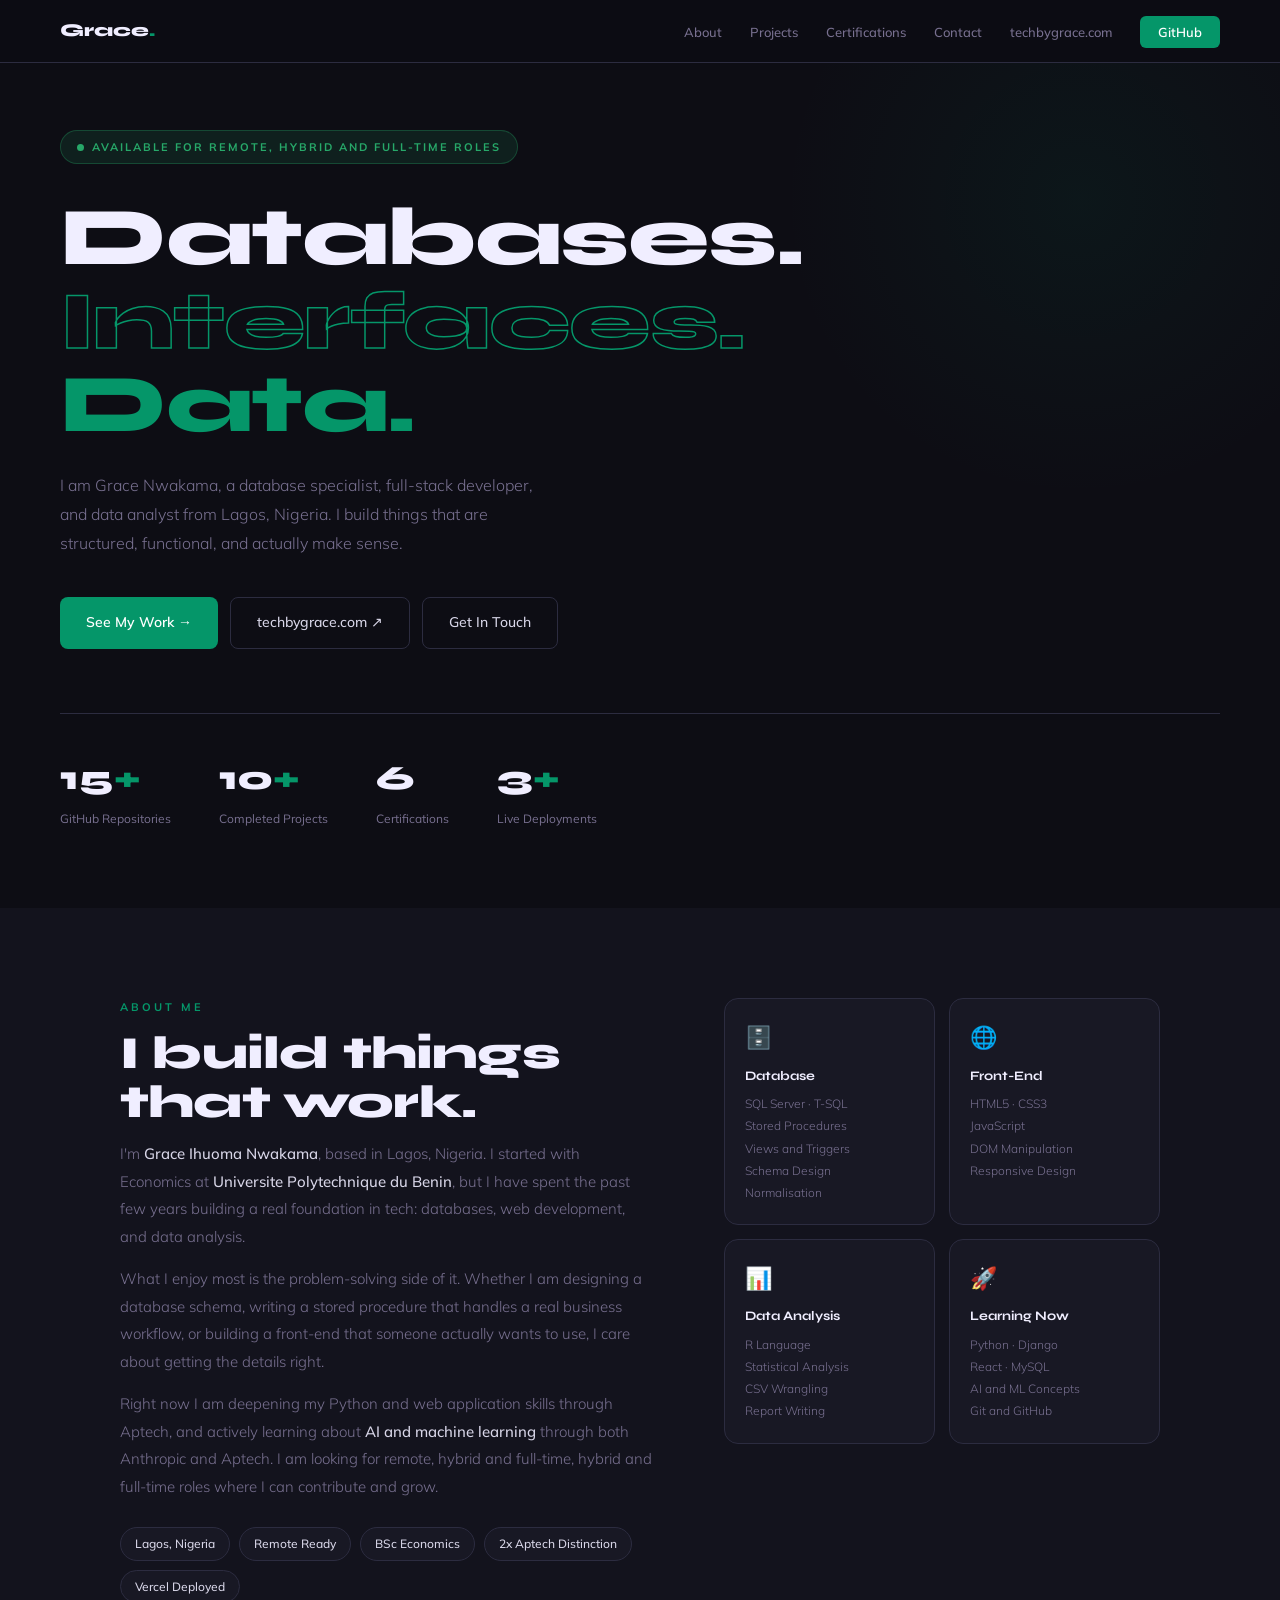
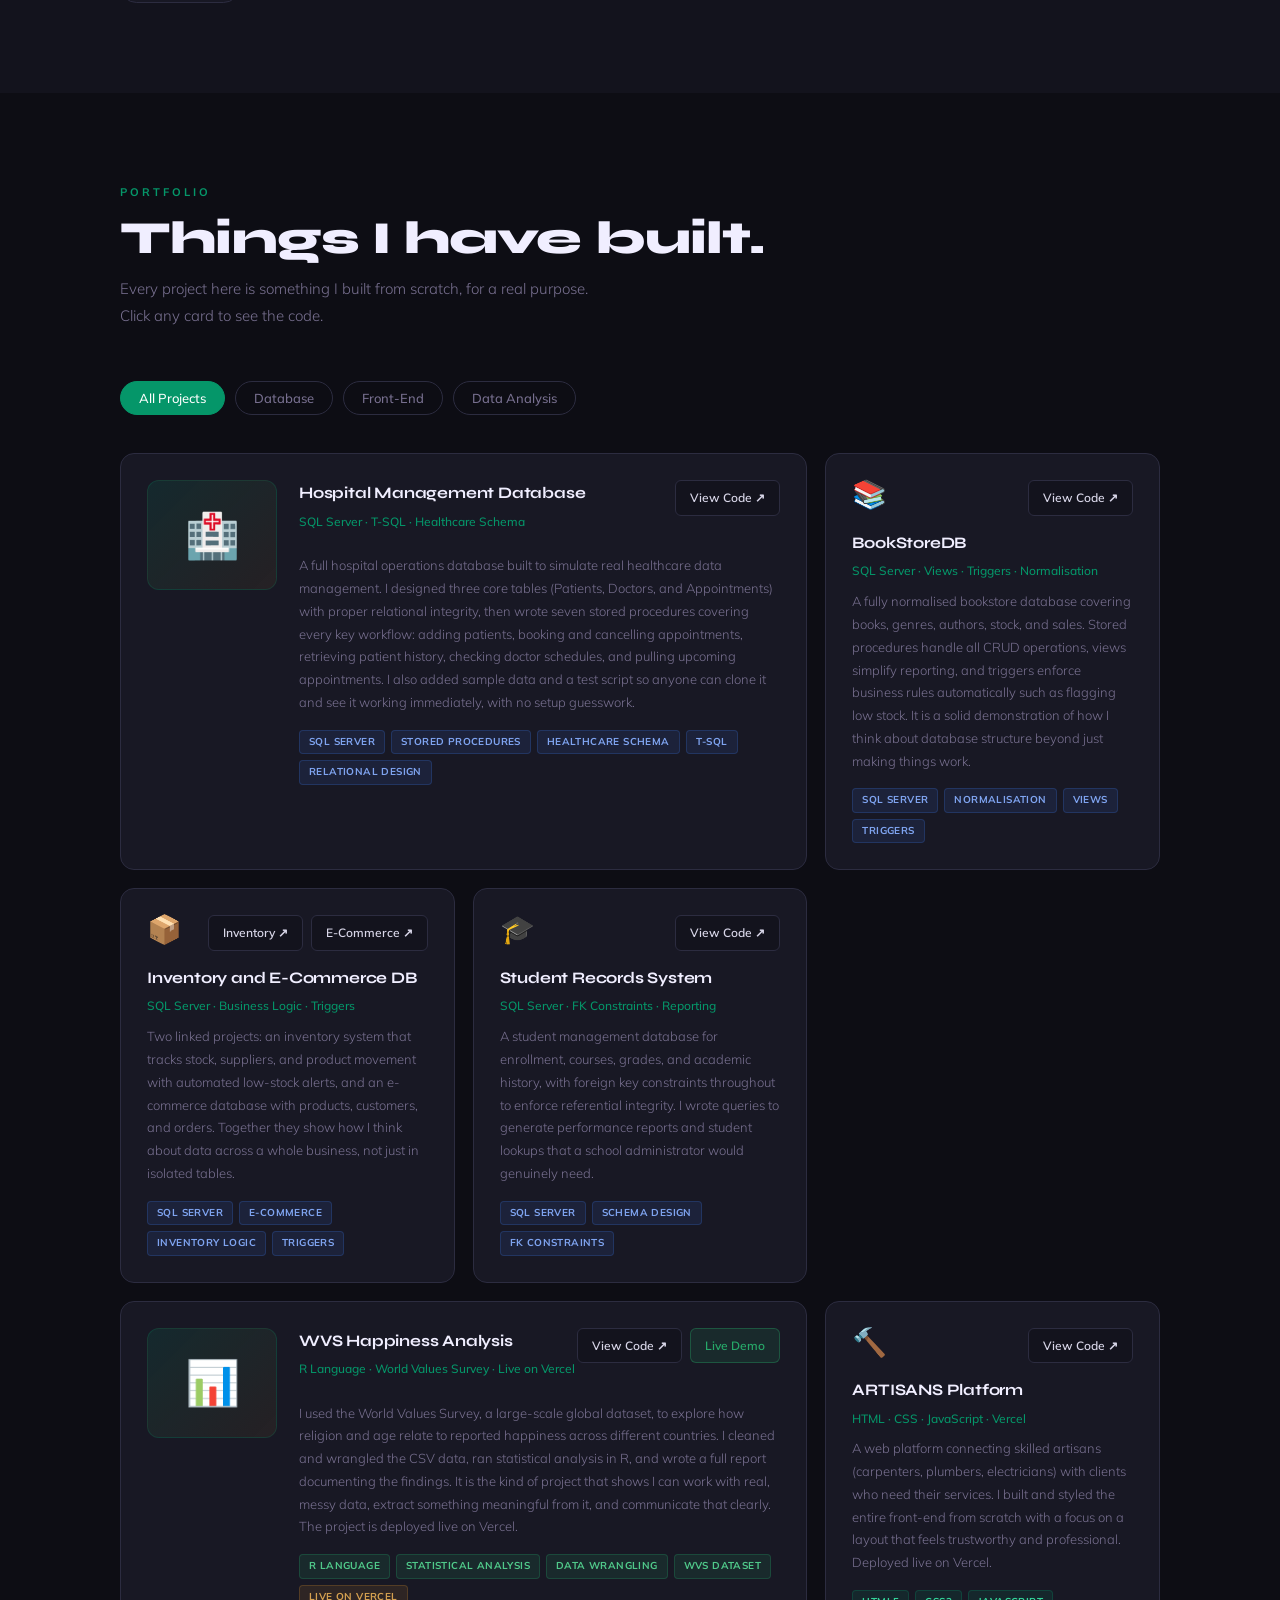
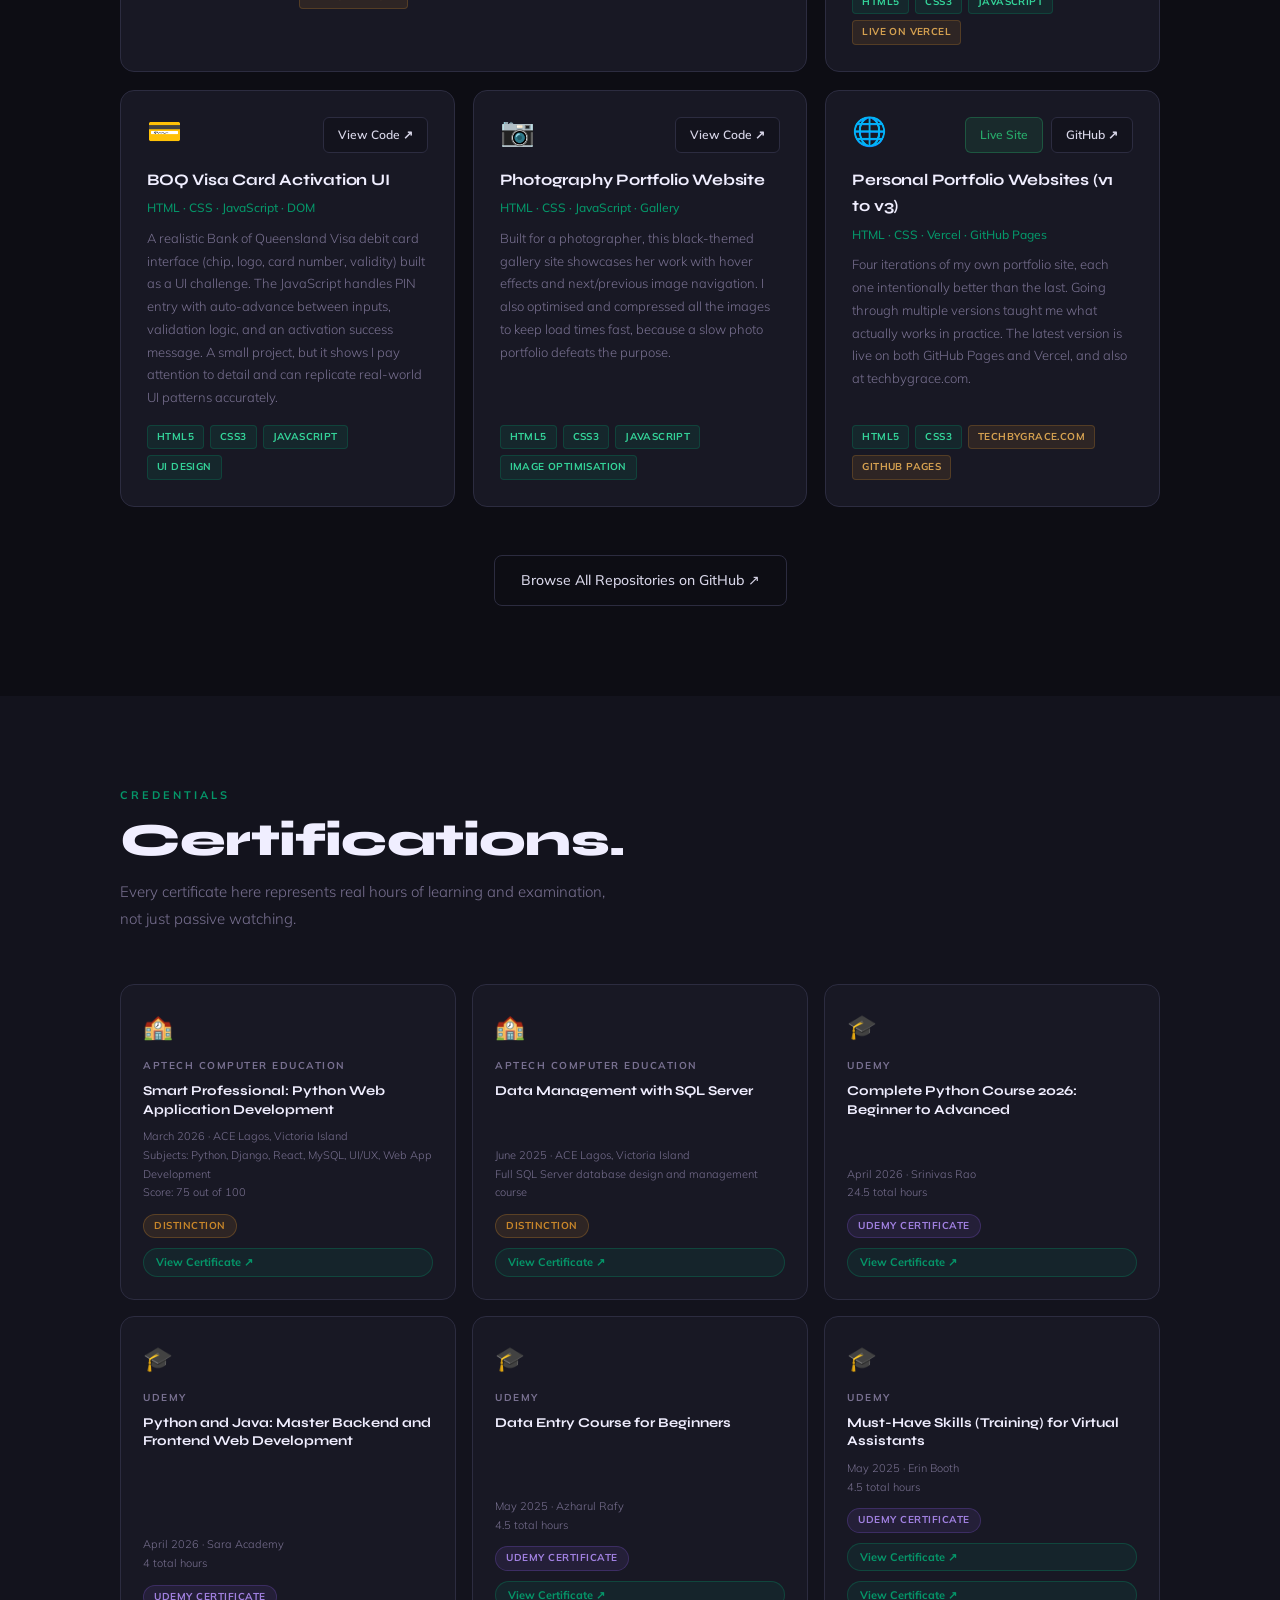
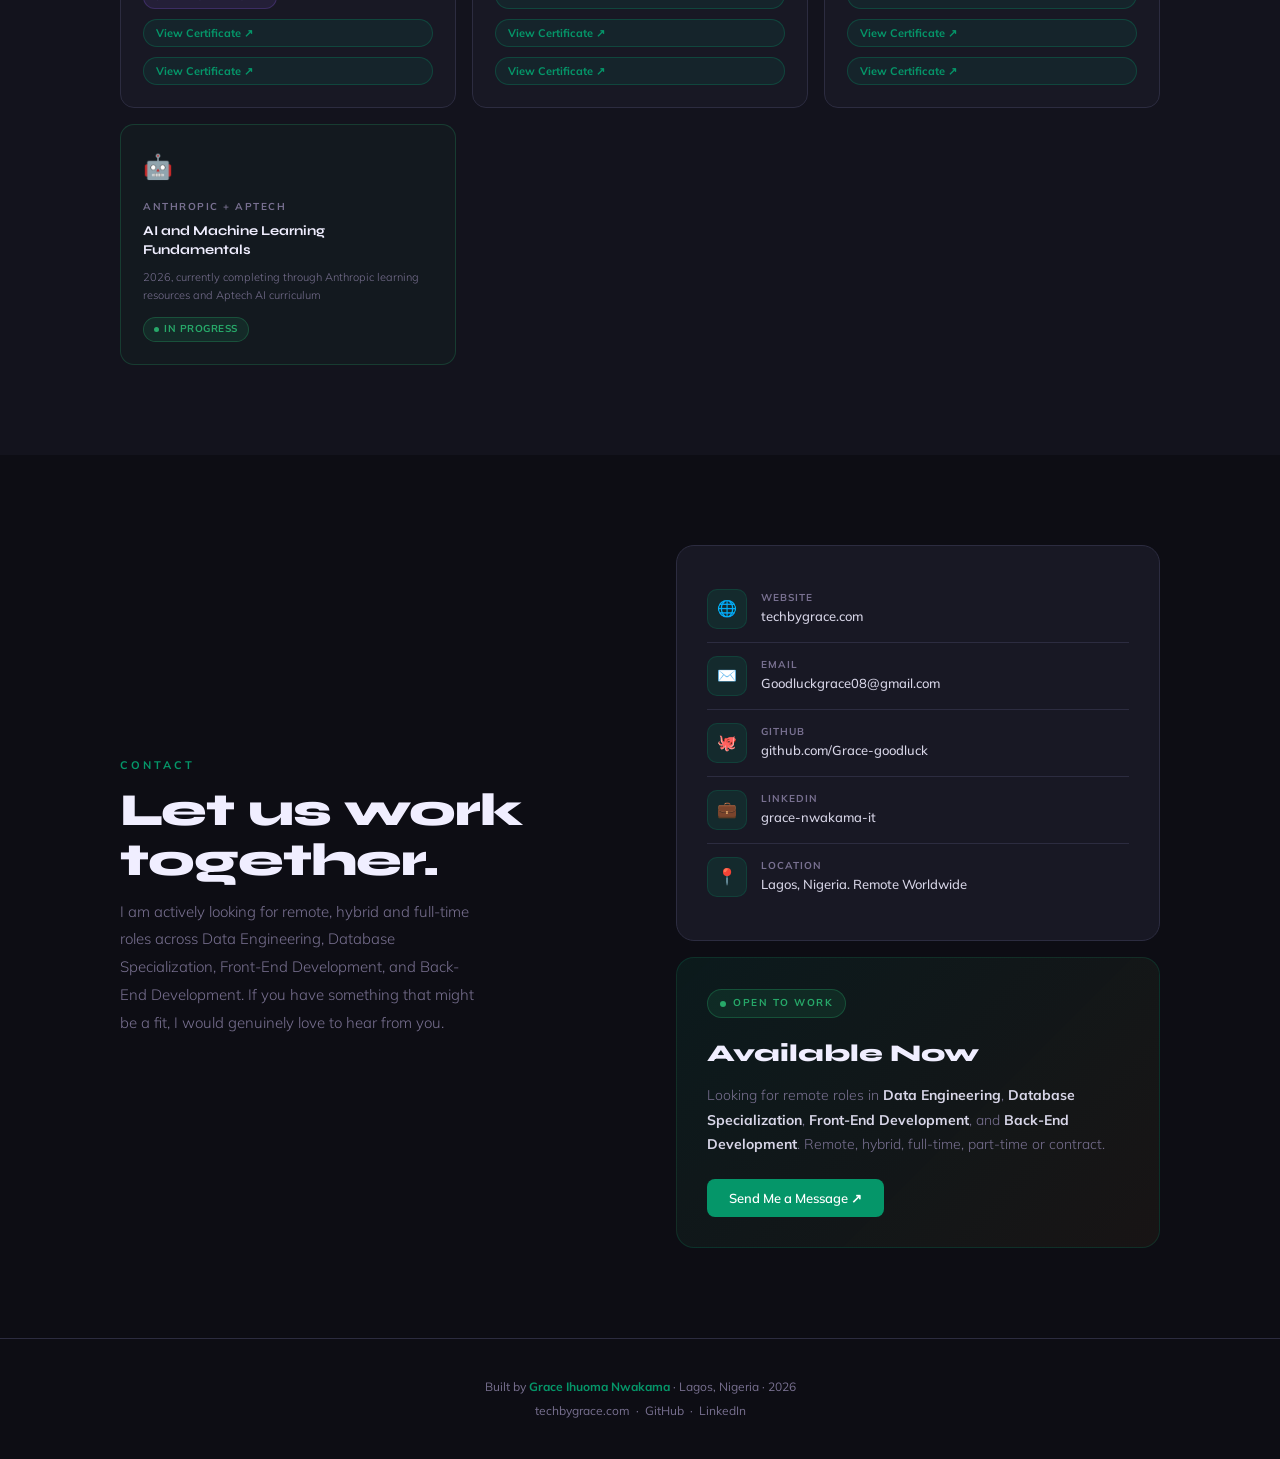
==== portfolio.html @ d320a4a6 "Rename porfolio.html to portfolio.html" ====
<!DOCTYPE html>
<html lang="en">
<head>
<meta charset="UTF-8">
<meta name="viewport" content="width=device-width, initial-scale=1.0">
<title>Grace Nwakama Portfolio</title>
<link href="https://fonts.googleapis.com/css2?family=Syne:wght@400;700;800&family=Mulish:wght@300;400;500;600&display=swap" rel="stylesheet">
<style>
*,*::before,*::after{margin:0;padding:0;box-sizing:border-box;}

:root{
  --bg: #0d0d14;
  --surface: #13131d;
  --card: #181824;
  --card2: #1e1e2c;
  --border: #2c2c40;
  --accent: #059669;
  --accent-dim: rgba(5,150,105,0.15);
  --gold: #c8862a;
  --green: #27a869;
  --green-dim: rgba(39,168,105,0.12);
  --blue: #3a6fd8;
  --text: #d8d6e8;
  --muted: #787090;
  --white: #f0eeff;
  --fd: 'Syne', sans-serif;
  --fb: 'Mulish', sans-serif;
  --rad: 14px;
}

html { scroll-behavior: smooth; }

body {
  font-family: var(--fb);
  background-color: var(--bg);
  color: var(--text);
  line-height: 1.65;
  overflow-x: hidden;
}

/* ── NAV ── */
nav {
  position: fixed; top: 0; left: 0; right: 0; z-index: 200;
  display: flex; justify-content: space-between; align-items: center;
  padding: 16px 60px;
  background-color: rgba(13,13,20,0.95);
  border-bottom: 1px solid var(--border);
}
.logo { font-family: var(--fd); font-weight: 800; font-size: 18px; color: var(--white); text-decoration: none; }
.logo em { color: var(--accent); font-style: normal; }
.nav-links { display: flex; gap: 28px; list-style: none; align-items: center; }
.nav-links a { color: var(--muted); text-decoration: none; font-size: 13px; font-weight: 500; transition: color 0.2s; }
.nav-links a:hover { color: var(--white); }
.nav-btn { background: var(--accent) !important; color: white !important; padding: 8px 18px; border-radius: 6px; font-weight: 600 !important; }
.nav-btn:hover { opacity: 0.85; }

/* ── HERO ── */
#hero {
  min-height: 100vh;
  display: flex; flex-direction: column; justify-content: center;
  padding: 130px 60px 80px;
  position: relative;
  background-color: var(--bg);
}
.hero-glow {
  position: absolute; pointer-events: none; border-radius: 50%;
  width: 600px; height: 600px;
  background: radial-gradient(circle, rgba(5,150,105,0.07) 0%, transparent 70%);
  top: -100px; right: -100px;
}

.avail-badge {
  display: inline-flex; align-items: center; gap: 8px;
  background-color: var(--green-dim);
  border: 1px solid rgba(39,168,105,0.3);
  color: var(--green);
  font-size: 11px; font-weight: 700; letter-spacing: 2px; text-transform: uppercase;
  padding: 7px 16px; border-radius: 100px;
  margin-bottom: 32px; width: fit-content;
}
.avail-badge::before {
  content: ''; width: 7px; height: 7px;
  background: var(--green); border-radius: 50%;
  animation: blink 2s infinite;
}
@keyframes blink { 0%,100%{opacity:1;} 50%{opacity:0.3;} }

h1 {
  font-family: var(--fd);
  font-size: clamp(46px, 7vw, 82px);
  font-weight: 800;
  line-height: 1.02;
  letter-spacing: -1.5px;
  color: var(--white);
  max-width: 800px;
  margin-bottom: 24px;
}
h1 .line-outline {
  color: transparent;
  -webkit-text-stroke: 1.5px var(--accent);
}
h1 .line-accent { color: var(--accent); }

.hero-sub {
  font-size: 16px; color: var(--muted); font-weight: 300;
  max-width: 480px; line-height: 1.8; margin-bottom: 40px;
}

.hero-btns { display: flex; gap: 12px; flex-wrap: wrap; margin-bottom: 64px; }

.btn-fill {
  display: inline-flex; align-items: center; gap: 8px;
  background: var(--accent); color: white;
  text-decoration: none; padding: 13px 26px; border-radius: 8px;
  font-weight: 600; font-size: 14px; font-family: var(--fb);
  transition: opacity 0.2s, transform 0.2s;
}
.btn-fill:hover { opacity: 0.88; transform: translateY(-2px); }

.btn-ghost {
  display: inline-flex; align-items: center; gap: 8px;
  background: transparent; color: var(--text);
  text-decoration: none; padding: 13px 26px; border-radius: 8px;
  font-weight: 500; font-size: 14px; font-family: var(--fb);
  border: 1px solid var(--border);
  transition: border-color 0.2s, color 0.2s;
}
.btn-ghost:hover { border-color: var(--accent); color: var(--accent); }

.hero-stats {
  display: flex; gap: 48px; flex-wrap: wrap;
  padding-top: 36px; border-top: 1px solid var(--border);
}
.stat-num { font-family: var(--fd); font-size: 34px; font-weight: 800; color: var(--white); }
.stat-num span { color: var(--accent); }
.stat-label { font-size: 12px; color: var(--muted); margin-top: 3px; }

/* ── SECTION COMMONS ── */
.sec-dark { background-color: var(--surface); padding: 90px 0; }
.sec-main { background-color: var(--bg); padding: 90px 0; }
.wrap { max-width: 1160px; margin: 0 auto; padding: 0 60px; }

.eyebrow {
  font-size: 11px; font-weight: 700; letter-spacing: 3px;
  text-transform: uppercase; color: var(--accent); margin-bottom: 12px;
}
h2 {
  font-family: var(--fd);
  font-size: clamp(30px, 4.5vw, 46px);
  font-weight: 800; color: var(--white);
  letter-spacing: -0.8px; line-height: 1.08;
  margin-bottom: 12px;
}
.sec-sub {
  font-size: 15px; color: var(--muted); max-width: 500px;
  font-weight: 300; line-height: 1.8; margin-bottom: 52px;
}

/* ── ABOUT ── */
.about-grid { display: grid; grid-template-columns: 1.1fr 0.9fr; gap: 72px; align-items: start; }
.about-text p { font-size: 15px; color: var(--muted); line-height: 1.85; margin-bottom: 14px; font-weight: 300; }
.about-text strong { color: var(--text); font-weight: 500; }
.chips { display: flex; flex-wrap: wrap; gap: 9px; margin-top: 26px; }
.chip {
  background: var(--card); border: 1px solid var(--border);
  color: var(--text); padding: 6px 14px; border-radius: 100px;
  font-size: 12px; font-weight: 500;
}

.skill-grid { display: grid; grid-template-columns: 1fr 1fr; gap: 14px; }
.sk {
  background: var(--card); border: 1px solid var(--border);
  border-radius: var(--rad); padding: 20px;
  transition: border-color 0.25s, transform 0.25s;
}
.sk:hover { border-color: rgba(5,150,105,0.4); transform: translateY(-2px); }
.sk-ico { font-size: 22px; margin-bottom: 10px; }
.sk-name { font-family: var(--fd); font-size: 13px; font-weight: 700; color: var(--white); margin-bottom: 6px; }
.sk-list { font-size: 12px; color: var(--muted); line-height: 1.85; font-weight: 300; }

/* ── FILTER BAR ── */
.filter-bar { display: flex; gap: 10px; margin-bottom: 38px; flex-wrap: wrap; }
.fb {
  background: transparent; border: 1px solid var(--border);
  color: var(--muted); padding: 8px 18px; border-radius: 100px;
  font-size: 13px; font-weight: 500; cursor: pointer;
  font-family: var(--fb); transition: all 0.2s;
}
.fb:hover { border-color: var(--accent); color: var(--text); }
.fb.on { background: var(--accent); border-color: var(--accent); color: white; }

/* ── PROJECT GRID ── */
.pg { display: grid; grid-template-columns: repeat(3, 1fr); gap: 18px; }

.pc {
  background: var(--card);
  border: 1px solid var(--border);
  border-radius: var(--rad);
  padding: 26px;
  display: flex; flex-direction: column;
  transition: border-color 0.25s, transform 0.25s, background 0.25s;
}
.pc:hover {
  border-color: rgba(5,150,105,0.4);
  background: var(--card2);
  transform: translateY(-4px);
}

.pc.feat { grid-column: span 2; }
.pc.feat .feat-inner { display: flex; gap: 22px; align-items: flex-start; }
.pc.feat .feat-icon {
  width: 130px; height: 110px; flex-shrink: 0;
  background: linear-gradient(135deg, rgba(5,150,105,0.14), rgba(200,134,42,0.08));
  border: 1px solid rgba(5,150,105,0.2);
  border-radius: 12px;
  display: flex; align-items: center; justify-content: center; font-size: 44px;
}

.pc-top { display: flex; justify-content: space-between; align-items: flex-start; margin-bottom: 14px; }
.pc-emoji { font-size: 28px; line-height: 1; }
.pc-btns { display: flex; gap: 8px; flex-wrap: wrap; }

/* ─ CARD BUTTONS ─ */
.cb {
  display: inline-flex; align-items: center; gap: 5px;
  padding: 7px 14px; border-radius: 6px;
  font-size: 12px; font-weight: 600; font-family: var(--fb);
  text-decoration: none; white-space: nowrap;
  transition: all 0.2s; cursor: pointer; border: none;
}
.cb-code {
  background: var(--surface);
  border: 1px solid var(--border);
  color: var(--text);
}
.cb-code:hover { background: var(--accent); border-color: var(--accent); color: white; }
.cb-live {
  background: var(--green-dim);
  border: 1px solid rgba(39,168,105,0.35);
  color: var(--green);
}
.cb-live:hover { background: var(--green); border-color: var(--green); color: white; }

.pc-name { font-family: var(--fd); font-size: 16px; font-weight: 700; color: var(--white); margin-bottom: 5px; letter-spacing: -0.2px; }
.pc-stack { font-size: 12px; color: var(--accent); font-weight: 500; margin-bottom: 9px; }
.pc-desc { font-size: 13px; color: var(--muted); line-height: 1.75; font-weight: 300; flex: 1; margin-bottom: 16px; }
.pc-tags { display: flex; flex-wrap: wrap; gap: 6px; margin-top: auto; }
.pt { font-size: 10px; font-weight: 700; padding: 3px 9px; border-radius: 4px; letter-spacing: 0.4px; text-transform: uppercase; }
.pt-db { background: rgba(58,111,216,0.12); border: 1px solid rgba(58,111,216,0.25); color: #7fa4f0; }
.pt-fe { background: rgba(5,150,105,0.12); border: 1px solid rgba(5,150,105,0.25); color: #34d399; }
.pt-data { background: rgba(39,168,105,0.12); border: 1px solid rgba(39,168,105,0.25); color: #50c98a; }
.pt-live { background: rgba(200,134,42,0.12); border: 1px solid rgba(200,134,42,0.25); color: #d4a050; }

/* ── CERTIFICATIONS ── */
.certs-grid { display: grid; grid-template-columns: repeat(3, 1fr); gap: 16px; }

.cert {
  background: var(--card); border: 1px solid var(--border);
  border-radius: var(--rad); padding: 22px;
  display: flex; flex-direction: column;
  transition: border-color 0.25s, transform 0.25s;
}
.cert:hover { border-color: rgba(5,150,105,0.35); transform: translateY(-2px); }
.cert.inprog { border-color: rgba(39,168,105,0.25); background: rgba(39,168,105,0.04); }

.cert-ico { font-size: 24px; margin-bottom: 12px; }
.cert-platform { font-size: 10px; font-weight: 700; letter-spacing: 1.5px; text-transform: uppercase; color: var(--muted); margin-bottom: 7px; }
.cert-name { font-family: var(--fd); font-size: 13.5px; font-weight: 700; color: var(--white); line-height: 1.38; margin-bottom: 8px; flex: 1; }
.cert-meta { font-size: 11px; color: var(--muted); font-weight: 300; line-height: 1.7; margin-bottom: 12px; }

.pill {
  display: inline-flex; align-items: center; gap: 5px;
  font-size: 10px; font-weight: 700; padding: 3px 10px;
  border-radius: 100px; text-transform: uppercase; letter-spacing: 0.5px;
  align-self: flex-start;
}
.pill-gold { background: rgba(200,134,42,0.12); border: 1px solid rgba(200,134,42,0.3); color: var(--gold); }
.pill-purple { background: rgba(120,80,200,0.12); border: 1px solid rgba(120,80,200,0.3); color: #a080e0; }
.pill-green { background: var(--green-dim); border: 1px solid rgba(39,168,105,0.3); color: var(--green); }
.pill-green::before { content: ''; width: 5px; height: 5px; background: var(--green); border-radius: 50%; animation: blink 2s infinite; }

/* ── CONTACT ── */
.contact-grid { display: grid; grid-template-columns: 1fr 1fr; gap: 72px; align-items: center; }

.contact-card {
  background: var(--card); border: 1px solid var(--border);
  border-radius: 18px; padding: 30px;
}
.clink {
  display: flex; align-items: center; gap: 14px;
  padding: 13px 0; border-bottom: 1px solid var(--border);
  text-decoration: none; transition: all 0.2s;
}
.clink:last-child { border-bottom: none; }
.clink:hover .clink-label { color: var(--accent); }
.clink-ico {
  width: 40px; height: 40px;
  background: var(--accent-dim); border: 1px solid rgba(5,150,105,0.2);
  border-radius: 10px; display: flex; align-items: center;
  justify-content: center; font-size: 16px; flex-shrink: 0;
  transition: background 0.2s;
}
.clink:hover .clink-ico { background: var(--accent); }
.clink-type { font-size: 10px; font-weight: 700; letter-spacing: 1px; text-transform: uppercase; color: var(--muted); }
.clink-label { font-size: 13px; font-weight: 500; color: var(--text); transition: color 0.2s; }

.otw {
  background: linear-gradient(135deg, rgba(5,150,105,0.1), rgba(200,134,42,0.06));
  border: 1px solid rgba(5,150,105,0.2);
  border-radius: 18px; padding: 30px;
}
.otw-badge {
  display: inline-flex; align-items: center; gap: 7px;
  background: var(--green-dim); border: 1px solid rgba(39,168,105,0.3);
  color: var(--green); font-size: 10px; font-weight: 700; letter-spacing: 1.5px;
  text-transform: uppercase; padding: 5px 12px; border-radius: 100px; margin-bottom: 16px;
}
.otw-badge::before { content: ''; width: 6px; height: 6px; background: var(--green); border-radius: 50%; animation: blink 2s infinite; }
.otw-title { font-family: var(--fd); font-size: 24px; font-weight: 800; color: var(--white); margin-bottom: 10px; }
.otw-body { font-size: 14px; color: var(--muted); line-height: 1.75; font-weight: 300; margin-bottom: 22px; }

/* ── FOOTER ── */
footer {
  text-align: center; padding: 36px 60px;
  border-top: 1px solid var(--border);
  color: var(--muted); font-size: 12px; line-height: 2;
}
footer a { color: var(--muted); text-decoration: none; }
footer a:hover { color: var(--accent); }
footer strong { color: var(--accent); }

/* ── RESPONSIVE ── */
@media (max-width: 900px) {
  nav { padding: 14px 20px; }
  .nav-links li:not(:last-child) { display: none; }
  #hero, .wrap { padding-left: 20px; padding-right: 20px; }
  #hero { padding-top: 100px; }
  .hero-stats { gap: 24px; }
  .about-grid, .contact-grid { grid-template-columns: 1fr; gap: 40px; }
  .skill-grid { grid-template-columns: 1fr 1fr; }
  .pg { grid-template-columns: 1fr; }
  .pc.feat { grid-column: span 1; }
  .pc.feat .feat-inner { flex-direction: column; }
  .pc.feat .feat-icon { width: 100%; height: 80px; }
  .certs-grid { grid-template-columns: 1fr 1fr; }
  footer { padding: 28px 20px; }
}
</style>
</head>
<body>

<!-- NAV -->
<nav>
  <a class="logo" href="#hero">Grace<em>.</em></a>
  <ul class="nav-links">
    <li><a href="#about">About</a></li>
    <li><a href="#projects">Projects</a></li>
    <li><a href="#certifications">Certifications</a></li>
    <li><a href="#contact">Contact</a></li>
    <li><a href="https://techbygrace.com" target="_blank">techbygrace.com</a></li>
    <li><a href="https://github.com/Grace-goodluck" target="_blank" class="nav-btn">GitHub</a></li>
  </ul>
</nav>

<!-- HERO -->
<section id="hero">
  <div class="hero-glow"></div>
  <div class="avail-badge">Available for Remote, Hybrid and Full-Time Roles</div>

  <h1>
    Databases.<br>
    <span class="line-outline">Interfaces.</span><br>
    <span class="line-accent">Data.</span>
  </h1>

  <p class="hero-sub">
    I am Grace Nwakama, a database specialist, full-stack developer, and data analyst from Lagos, Nigeria. I build things that are structured, functional, and actually make sense.
  </p>

  <div class="hero-btns">
    <a href="#projects" class="btn-fill">See My Work &rarr;</a>
    <a href="https://techbygrace.com" target="_blank" class="btn-ghost">techbygrace.com &nearr;</a>
    <a href="#contact" class="btn-ghost">Get In Touch</a>
  </div>

  <div class="hero-stats">
    <div>
      <div class="stat-num">15<span>+</span></div>
      <div class="stat-label">GitHub Repositories</div>
    </div>
    <div>
      <div class="stat-num">10<span>+</span></div>
      <div class="stat-label">Completed Projects</div>
    </div>
    <div>
      <div class="stat-num">6</div>
      <div class="stat-label">Certifications</div>
    </div>
    <div>
      <div class="stat-num">3<span>+</span></div>
      <div class="stat-label">Live Deployments</div>
    </div>
  </div>
</section>

<!-- ABOUT -->
<div id="about" class="sec-dark">
<div class="wrap">
  <div class="about-grid">
    <div class="about-text">
      <div class="eyebrow">About Me</div>
      <h2>I build things<br>that work.</h2>
      <p>I'm <strong>Grace Ihuoma Nwakama</strong>, based in Lagos, Nigeria. I started with Economics at <strong>Universite Polytechnique du Benin</strong>, but I have spent the past few years building a real foundation in tech: databases, web development, and data analysis.</p>
      <p>What I enjoy most is the problem-solving side of it. Whether I am designing a database schema, writing a stored procedure that handles a real business workflow, or building a front-end that someone actually wants to use, I care about getting the details right.</p>
      <p>Right now I am deepening my Python and web application skills through Aptech, and actively learning about <strong>AI and machine learning</strong> through both Anthropic and Aptech. I am looking for remote, hybrid and full-time, hybrid and full-time roles where I can contribute and grow.</p>
      <div class="chips">
        <span class="chip">Lagos, Nigeria</span>
        <span class="chip">Remote Ready</span>
        <span class="chip">BSc Economics</span>
        <span class="chip">2x Aptech Distinction</span>
        <span class="chip">Vercel Deployed</span>
      </div>
    </div>
    <div class="skill-grid">
      <div class="sk"><div class="sk-ico">🗄️</div><div class="sk-name">Database</div><div class="sk-list">SQL Server · T-SQL<br>Stored Procedures<br>Views and Triggers<br>Schema Design<br>Normalisation</div></div>
      <div class="sk"><div class="sk-ico">🌐</div><div class="sk-name">Front-End</div><div class="sk-list">HTML5 · CSS3<br>JavaScript<br>DOM Manipulation<br>Responsive Design</div></div>
      <div class="sk"><div class="sk-ico">📊</div><div class="sk-name">Data Analysis</div><div class="sk-list">R Language<br>Statistical Analysis<br>CSV Wrangling<br>Report Writing</div></div>
      <div class="sk"><div class="sk-ico">🚀</div><div class="sk-name">Learning Now</div><div class="sk-list">Python · Django<br>React · MySQL<br>AI and ML Concepts<br>Git and GitHub</div></div>
    </div>
  </div>
</div>
</div>

<!-- PROJECTS -->
<div id="projects" class="sec-main">
<div class="wrap">
  <div class="eyebrow">Portfolio</div>
  <h2>Things I have built.</h2>
  <p class="sec-sub">Every project here is something I built from scratch, for a real purpose. Click any card to see the code.</p>

  <div class="filter-bar">
    <button class="fb on" onclick="filter('all',this)">All Projects</button>
    <button class="fb" onclick="filter('db',this)">Database</button>
    <button class="fb" onclick="filter('fe',this)">Front-End</button>
    <button class="fb" onclick="filter('data',this)">Data Analysis</button>
  </div>

  <div class="pg" id="pg">

    <!-- FEATURED: Hospital DB -->
    <div class="pc feat" data-c="db">
      <div class="feat-inner">
        <div class="feat-icon">🏥</div>
        <div style="flex:1;">
          <div class="pc-top">
            <div>
              <div class="pc-name">Hospital Management Database</div>
              <div class="pc-stack">SQL Server · T-SQL · Healthcare Schema</div>
            </div>
            <div class="pc-btns">
              <a class="cb cb-code" href="https://github.com/Grace-goodluck/HospitalManagementDB" target="_blank">View Code &nearr;</a>
            </div>
          </div>
          <p class="pc-desc">A full hospital operations database built to simulate real healthcare data management. I designed three core tables (Patients, Doctors, and Appointments) with proper relational integrity, then wrote seven stored procedures covering every key workflow: adding patients, booking and cancelling appointments, retrieving patient history, checking doctor schedules, and pulling upcoming appointments. I also added sample data and a test script so anyone can clone it and see it working immediately, with no setup guesswork.</p>
          <div class="pc-tags">
            <span class="pt pt-db">SQL Server</span>
            <span class="pt pt-db">Stored Procedures</span>
            <span class="pt pt-db">Healthcare Schema</span>
            <span class="pt pt-db">T-SQL</span>
            <span class="pt pt-db">Relational Design</span>
          </div>
        </div>
      </div>
    </div>

    <!-- BookStoreDB -->
    <div class="pc" data-c="db">
      <div class="pc-top">
        <div class="pc-emoji">📚</div>
        <div class="pc-btns"><a class="cb cb-code" href="https://github.com/Grace-goodluck/BookStoreDB" target="_blank">View Code &nearr;</a></div>
      </div>
      <div class="pc-name">BookStoreDB</div>
      <div class="pc-stack">SQL Server · Views · Triggers · Normalisation</div>
      <p class="pc-desc">A fully normalised bookstore database covering books, genres, authors, stock, and sales. Stored procedures handle all CRUD operations, views simplify reporting, and triggers enforce business rules automatically such as flagging low stock. It is a solid demonstration of how I think about database structure beyond just making things work.</p>
      <div class="pc-tags">
        <span class="pt pt-db">SQL Server</span>
        <span class="pt pt-db">Normalisation</span>
        <span class="pt pt-db">Views</span>
        <span class="pt pt-db">Triggers</span>
      </div>
    </div>

    <!-- Inventory + E-Commerce -->
    <div class="pc" data-c="db">
      <div class="pc-top">
        <div class="pc-emoji">📦</div>
        <div class="pc-btns">
          <a class="cb cb-code" href="https://github.com/Grace-goodluck/InventoryControlSQLProject" target="_blank">Inventory &nearr;</a>
          <a class="cb cb-code" href="https://github.com/Grace-goodluck/E-commerce-Database-SQL" target="_blank">E-Commerce &nearr;</a>
        </div>
      </div>
      <div class="pc-name">Inventory and E-Commerce DB</div>
      <div class="pc-stack">SQL Server · Business Logic · Triggers</div>
      <p class="pc-desc">Two linked projects: an inventory system that tracks stock, suppliers, and product movement with automated low-stock alerts, and an e-commerce database with products, customers, and orders. Together they show how I think about data across a whole business, not just in isolated tables.</p>
      <div class="pc-tags">
        <span class="pt pt-db">SQL Server</span>
        <span class="pt pt-db">E-Commerce</span>
        <span class="pt pt-db">Inventory Logic</span>
        <span class="pt pt-db">Triggers</span>
      </div>
    </div>

    <!-- Student Records -->
    <div class="pc" data-c="db">
      <div class="pc-top">
        <div class="pc-emoji">🎓</div>
        <div class="pc-btns"><a class="cb cb-code" href="https://github.com/Grace-goodluck/StudentRecordsSQLProject" target="_blank">View Code &nearr;</a></div>
      </div>
      <div class="pc-name">Student Records System</div>
      <div class="pc-stack">SQL Server · FK Constraints · Reporting</div>
      <p class="pc-desc">A student management database for enrollment, courses, grades, and academic history, with foreign key constraints throughout to enforce referential integrity. I wrote queries to generate performance reports and student lookups that a school administrator would genuinely need.</p>
      <div class="pc-tags">
        <span class="pt pt-db">SQL Server</span>
        <span class="pt pt-db">Schema Design</span>
        <span class="pt pt-db">FK Constraints</span>
      </div>
    </div>

    <!-- WVS Analysis FEATURED -->
    <div class="pc feat" data-c="data">
      <div class="feat-inner">
        <div class="feat-icon">📊</div>
        <div style="flex:1;">
          <div class="pc-top">
            <div>
              <div class="pc-name">WVS Happiness Analysis</div>
              <div class="pc-stack">R Language · World Values Survey · Live on Vercel</div>
            </div>
            <div class="pc-btns">
              <a class="cb cb-code" href="https://github.com/Grace-goodluck/WVS_happiness-analysis" target="_blank">View Code &nearr;</a>
              <a class="cb cb-live" href="https://wvs-happiness-analysis.vercel.app" target="_blank">Live Demo</a>
            </div>
          </div>
          <p class="pc-desc">I used the World Values Survey, a large-scale global dataset, to explore how religion and age relate to reported happiness across different countries. I cleaned and wrangled the CSV data, ran statistical analysis in R, and wrote a full report documenting the findings. It is the kind of project that shows I can work with real, messy data, extract something meaningful from it, and communicate that clearly. The project is deployed live on Vercel.</p>
          <div class="pc-tags">
            <span class="pt pt-data">R Language</span>
            <span class="pt pt-data">Statistical Analysis</span>
            <span class="pt pt-data">Data Wrangling</span>
            <span class="pt pt-data">WVS Dataset</span>
            <span class="pt pt-live">Live on Vercel</span>
          </div>
        </div>
      </div>
    </div>

    <!-- ARTISANS -->
    <div class="pc" data-c="fe">
      <div class="pc-top">
        <div class="pc-emoji">🔨</div>
        <div class="pc-btns"><a class="cb cb-code" href="https://github.com/Grace-goodluck/ARTISANS-" target="_blank">View Code &nearr;</a></div>
      </div>
      <div class="pc-name">ARTISANS Platform</div>
      <div class="pc-stack">HTML · CSS · JavaScript · Vercel</div>
      <p class="pc-desc">A web platform connecting skilled artisans (carpenters, plumbers, electricians) with clients who need their services. I built and styled the entire front-end from scratch with a focus on a layout that feels trustworthy and professional. Deployed live on Vercel.</p>
      <div class="pc-tags">
        <span class="pt pt-fe">HTML5</span>
        <span class="pt pt-fe">CSS3</span>
        <span class="pt pt-fe">JavaScript</span>
        <span class="pt pt-live">Live on Vercel</span>
      </div>
    </div>

    <!-- Visa Card -->
    <div class="pc" data-c="fe">
      <div class="pc-top">
        <div class="pc-emoji">💳</div>
        <div class="pc-btns"><a class="cb cb-code" href="https://github.com/Grace-goodluck/visa-card-activation" target="_blank">View Code &nearr;</a></div>
      </div>
      <div class="pc-name">BOQ Visa Card Activation UI</div>
      <div class="pc-stack">HTML · CSS · JavaScript · DOM</div>
      <p class="pc-desc">A realistic Bank of Queensland Visa debit card interface (chip, logo, card number, validity) built as a UI challenge. The JavaScript handles PIN entry with auto-advance between inputs, validation logic, and an activation success message. A small project, but it shows I pay attention to detail and can replicate real-world UI patterns accurately.</p>
      <div class="pc-tags">
        <span class="pt pt-fe">HTML5</span>
        <span class="pt pt-fe">CSS3</span>
        <span class="pt pt-fe">JavaScript</span>
        <span class="pt pt-fe">UI Design</span>
      </div>
    </div>

    <!-- Photography -->
    <div class="pc" data-c="fe">
      <div class="pc-top">
        <div class="pc-emoji">📷</div>
        <div class="pc-btns"><a class="cb cb-code" href="https://github.com/Grace-goodluck/Photography_mobileupdated" target="_blank">View Code &nearr;</a></div>
      </div>
      <div class="pc-name">Photography Portfolio Website</div>
      <div class="pc-stack">HTML · CSS · JavaScript · Gallery</div>
      <p class="pc-desc">Built for a photographer, this black-themed gallery site showcases her work with hover effects and next/previous image navigation. I also optimised and compressed all the images to keep load times fast, because a slow photo portfolio defeats the purpose.</p>
      <div class="pc-tags">
        <span class="pt pt-fe">HTML5</span>
        <span class="pt pt-fe">CSS3</span>
        <span class="pt pt-fe">JavaScript</span>
        <span class="pt pt-fe">Image Optimisation</span>
      </div>
    </div>

    <!-- Portfolio sites -->
    <div class="pc" data-c="fe">
      <div class="pc-top">
        <div class="pc-emoji">🌐</div>
        <div class="pc-btns">
          <a class="cb cb-live" href="https://techbygrace.com" target="_blank">Live Site</a>
          <a class="cb cb-code" href="https://github.com/Grace-goodluck/Grace-goodluck.github.io" target="_blank">GitHub &nearr;</a>
        </div>
      </div>
      <div class="pc-name">Personal Portfolio Websites (v1 to v3)</div>
      <div class="pc-stack">HTML · CSS · Vercel · GitHub Pages</div>
      <p class="pc-desc">Four iterations of my own portfolio site, each one intentionally better than the last. Going through multiple versions taught me what actually works in practice. The latest version is live on both GitHub Pages and Vercel, and also at techbygrace.com.</p>
      <div class="pc-tags">
        <span class="pt pt-fe">HTML5</span>
        <span class="pt pt-fe">CSS3</span>
        <span class="pt pt-live">techbygrace.com</span>
        <span class="pt pt-live">GitHub Pages</span>
      </div>
    </div>

  </div><!-- end pg -->

  <div style="text-align:center;margin-top:48px;">
    <a href="https://github.com/Grace-goodluck" target="_blank" class="btn-ghost">Browse All Repositories on GitHub &nearr;</a>
  </div>
</div>
</div>

<!-- CERTIFICATIONS -->
<div id="certifications" class="sec-dark">
<div class="wrap">
  <div class="eyebrow">Credentials</div>
  <h2>Certifications.</h2>
  <p class="sec-sub">Every certificate here represents real hours of learning and examination, not just passive watching.</p>

  <div class="certs-grid">

    <div class="cert">
      <div class="cert-ico">🏫</div>
      <div class="cert-platform">Aptech Computer Education</div>
      <div class="cert-name">Smart Professional: Python Web Application Development</div>
      <div class="cert-meta">March 2026 · ACE Lagos, Victoria Island<br>Subjects: Python, Django, React, MySQL, UI/UX, Web App Development<br>Score: 75 out of 100</div>
      <span class="pill pill-gold">Distinction</span>
          <a href="https://drive.google.com/file/d/1j-6Uyh8hScHeMguj0UTYbAtR9dIFBCGE/view?usp=drivesdk" target="_blank" style="display:inline-flex;align-items:center;gap:5px;margin-top:10px;font-size:11px;font-weight:700;color:#059669;text-decoration:none;background:rgba(5,150,105,0.1);border:1px solid rgba(5,150,105,0.3);padding:4px 12px;border-radius:100px;">View Certificate &nearr;</a>
    </div>

    <div class="cert">
      <div class="cert-ico">🏫</div>
      <div class="cert-platform">Aptech Computer Education</div>
      <div class="cert-name">Data Management with SQL Server</div>
      <div class="cert-meta">June 2025 · ACE Lagos, Victoria Island<br>Full SQL Server database design and management course</div>
      <span class="pill pill-gold">Distinction</span>
          <a href="https://drive.google.com/file/d/1mUeTyFSEmJYVe_BIez62v5AB01f_P6A8/view?usp=drivesdk" target="_blank" style="display:inline-flex;align-items:center;gap:5px;margin-top:10px;font-size:11px;font-weight:700;color:#059669;text-decoration:none;background:rgba(5,150,105,0.1);border:1px solid rgba(5,150,105,0.3);padding:4px 12px;border-radius:100px;">View Certificate &nearr;</a>
    </div>

    <div class="cert">
      <div class="cert-ico">🎓</div>
      <div class="cert-platform">Udemy</div>
      <div class="cert-name">Complete Python Course 2026: Beginner to Advanced</div>
      <div class="cert-meta">April 2026 · Srinivas Rao<br>24.5 total hours</div>
      <span class="pill pill-purple">Udemy Certificate</span>
          <a href="https://ude.my/UC-0f51baed-0dbd-43f7-9681-79aa3f6e2f0e" target="_blank" style="display:inline-flex;align-items:center;gap:5px;margin-top:10px;font-size:11px;font-weight:700;color:#059669;text-decoration:none;background:rgba(5,150,105,0.1);border:1px solid rgba(5,150,105,0.3);padding:4px 12px;border-radius:100px;">View Certificate &nearr;</a>
    </div>

    <div class="cert">
      <div class="cert-ico">🎓</div>
      <div class="cert-platform">Udemy</div>
      <div class="cert-name">Python and Java: Master Backend and Frontend Web Development</div>
      <div class="cert-meta">April 2026 · Sara Academy<br>4 total hours</div>
      <span class="pill pill-purple">Udemy Certificate</span>
          <a href="https://ude.my/UC-0f51baed-0dbd-43f7-9681-79aa3f6e2f0e" target="_blank" style="display:inline-flex;align-items:center;gap:5px;margin-top:10px;font-size:11px;font-weight:700;color:#059669;text-decoration:none;background:rgba(5,150,105,0.1);border:1px solid rgba(5,150,105,0.3);padding:4px 12px;border-radius:100px;">View Certificate &nearr;</a>
          <a href="https://ude.my/UC-002814f6-e1d9-4651-81d4-9d2e7ca4eb3f" target="_blank" style="display:inline-flex;align-items:center;gap:5px;margin-top:10px;font-size:11px;font-weight:700;color:#059669;text-decoration:none;background:rgba(5,150,105,0.1);border:1px solid rgba(5,150,105,0.3);padding:4px 12px;border-radius:100px;">View Certificate &nearr;</a>
    </div>

    <div class="cert">
      <div class="cert-ico">🎓</div>
      <div class="cert-platform">Udemy</div>
      <div class="cert-name">Data Entry Course for Beginners</div>
      <div class="cert-meta">May 2025 · Azharul Rafy<br>4.5 total hours</div>
      <span class="pill pill-purple">Udemy Certificate</span>
          <a href="https://ude.my/UC-ad963cf5-80ae-4e94-9adb-21c85103e974" target="_blank" style="display:inline-flex;align-items:center;gap:5px;margin-top:10px;font-size:11px;font-weight:700;color:#059669;text-decoration:none;background:rgba(5,150,105,0.1);border:1px solid rgba(5,150,105,0.3);padding:4px 12px;border-radius:100px;">View Certificate &nearr;</a>
          <a href="https://ude.my/UC-0f51baed-0dbd-43f7-9681-79aa3f6e2f0e" target="_blank" style="display:inline-flex;align-items:center;gap:5px;margin-top:10px;font-size:11px;font-weight:700;color:#059669;text-decoration:none;background:rgba(5,150,105,0.1);border:1px solid rgba(5,150,105,0.3);padding:4px 12px;border-radius:100px;">View Certificate &nearr;</a>
          <a href="https://ude.my/UC-002814f6-e1d9-4651-81d4-9d2e7ca4eb3f" target="_blank" style="display:inline-flex;align-items:center;gap:5px;margin-top:10px;font-size:11px;font-weight:700;color:#059669;text-decoration:none;background:rgba(5,150,105,0.1);border:1px solid rgba(5,150,105,0.3);padding:4px 12px;border-radius:100px;">View Certificate &nearr;</a>
    </div>

    <div class="cert">
      <div class="cert-ico">🎓</div>
      <div class="cert-platform">Udemy</div>
      <div class="cert-name">Must-Have Skills (Training) for Virtual Assistants</div>
      <div class="cert-meta">May 2025 · Erin Booth<br>4.5 total hours</div>
      <span class="pill pill-purple">Udemy Certificate</span>
          <a href="https://ude.my/UC-7b0cb166-8e14-42ce-ad32-47e17d42e681" target="_blank" style="display:inline-flex;align-items:center;gap:5px;margin-top:10px;font-size:11px;font-weight:700;color:#059669;text-decoration:none;background:rgba(5,150,105,0.1);border:1px solid rgba(5,150,105,0.3);padding:4px 12px;border-radius:100px;">View Certificate &nearr;</a>
          <a href="https://ude.my/UC-ad963cf5-80ae-4e94-9adb-21c85103e974" target="_blank" style="display:inline-flex;align-items:center;gap:5px;margin-top:10px;font-size:11px;font-weight:700;color:#059669;text-decoration:none;background:rgba(5,150,105,0.1);border:1px solid rgba(5,150,105,0.3);padding:4px 12px;border-radius:100px;">View Certificate &nearr;</a>
          <a href="https://ude.my/UC-0f51baed-0dbd-43f7-9681-79aa3f6e2f0e" target="_blank" style="display:inline-flex;align-items:center;gap:5px;margin-top:10px;font-size:11px;font-weight:700;color:#059669;text-decoration:none;background:rgba(5,150,105,0.1);border:1px solid rgba(5,150,105,0.3);padding:4px 12px;border-radius:100px;">View Certificate &nearr;</a>
          <a href="https://ude.my/UC-002814f6-e1d9-4651-81d4-9d2e7ca4eb3f" target="_blank" style="display:inline-flex;align-items:center;gap:5px;margin-top:10px;font-size:11px;font-weight:700;color:#059669;text-decoration:none;background:rgba(5,150,105,0.1);border:1px solid rgba(5,150,105,0.3);padding:4px 12px;border-radius:100px;">View Certificate &nearr;</a>
    </div>

    <div class="cert inprog">
      <div class="cert-ico">🤖</div>
      <div class="cert-platform">Anthropic + Aptech</div>
      <div class="cert-name">AI and Machine Learning Fundamentals</div>
      <div class="cert-meta">2026, currently completing through Anthropic learning resources and Aptech AI curriculum</div>
      <span class="pill pill-green">In Progress</span>
    </div>

  </div>
</div>
</div>

<!-- CONTACT -->
<div id="contact" class="sec-main">
<div class="wrap">
  <div class="contact-grid">
    <div>
      <div class="eyebrow">Contact</div>
      <h2>Let us work<br>together.</h2>
      <p style="font-size:15px;color:var(--muted);font-weight:300;line-height:1.85;max-width:360px;">I am actively looking for remote, hybrid and full-time roles across Data Engineering, Database Specialization, Front-End Development, and Back-End Development. If you have something that might be a fit, I would genuinely love to hear from you.</p>
    </div>
    <div>
      <div class="contact-card" style="margin-bottom:16px;">
        <a class="clink" href="https://techbygrace.com" target="_blank">
          <div class="clink-ico">🌐</div>
          <div><div class="clink-type">Website</div><div class="clink-label">techbygrace.com</div></div>
        </a>
        <a class="clink" href="mailto:Goodluckgrace08@gmail.com">
          <div class="clink-ico">✉️</div>
          <div><div class="clink-type">Email</div><div class="clink-label">Goodluckgrace08@gmail.com</div></div>
        </a>
        <a class="clink" href="https://github.com/Grace-goodluck" target="_blank">
          <div class="clink-ico">🐙</div>
          <div><div class="clink-type">GitHub</div><div class="clink-label">github.com/Grace-goodluck</div></div>
        </a>
        <a class="clink" href="https://www.linkedin.com/in/grace-nwakama-it/" target="_blank">
          <div class="clink-ico">💼</div>
          <div><div class="clink-type">LinkedIn</div><div class="clink-label">grace-nwakama-it</div></div>
        </a>
        <div class="clink" style="cursor:default;">
          <div class="clink-ico">📍</div>
          <div><div class="clink-type">Location</div><div class="clink-label">Lagos, Nigeria. Remote Worldwide</div></div>
        </div>
      </div>
      <div class="otw">
        <div class="otw-badge">Open to Work</div>
        <div class="otw-title">Available Now</div>
        <p class="otw-body">Looking for remote roles in <strong style="color:var(--text);">Data Engineering</strong>, <strong style="color:var(--text);">Database Specialization</strong>, <strong style="color:var(--text);">Front-End Development</strong>, and <strong style="color:var(--text);">Back-End Development</strong>. Remote, hybrid, full-time, part-time or contract.</p>
        <button onclick="sendMessage()" class="btn-fill" style="font-size:13px;padding:11px 22px;border:none;cursor:pointer;">Send Me a Message &nearr;</button>
        <div id="mail-tip" style="display:none;margin-top:12px;background:rgba(39,168,105,0.1);border:1px solid rgba(39,168,105,0.3);border-radius:8px;padding:12px 16px;font-size:13px;color:#50c98a;line-height:1.6;">
          Your email app should have opened. If it did not, you can email me directly at:<br>
          <a href="mailto:Goodluckgrace08@gmail.com" style="color:#50c98a;font-weight:700;word-break:break-all;">Goodluckgrace08@gmail.com</a>
        </div>
      </div>
    </div>
  </div>
</div>
</div>

<footer>
  Built by <strong>Grace Ihuoma Nwakama</strong> · Lagos, Nigeria · 2026<br>
  <a href="https://techbygrace.com" target="_blank">techbygrace.com</a> &nbsp;&middot;&nbsp;
  <a href="https://github.com/Grace-goodluck" target="_blank">GitHub</a> &nbsp;&middot;&nbsp;
  <a href="https://www.linkedin.com/in/grace-nwakama-it/" target="_blank">LinkedIn</a>
</footer>

<script>
function sendMessage() {
  var email = 'Goodluckgrace08@gmail.com';
  var subject = encodeURIComponent('Hello Grace, I found your portfolio');
  var body = encodeURIComponent('Hi Grace,\n\nI came across your portfolio and would love to connect.\n\nBest regards,');
  window.location.href = 'mailto:' + email + '?subject=' + subject + '&body=' + body;
  setTimeout(function() {
    document.getElementById('mail-tip').style.display = 'block';
  }, 800);
}

function filter(cat, btn) {
  document.querySelectorAll('.fb').forEach(b => b.classList.remove('on'));
  btn.classList.add('on');
  document.querySelectorAll('.pc').forEach(card => {
    card.style.display = (cat === 'all' || card.dataset.c === cat) ? '' : 'none';
  });
}

const io = new IntersectionObserver(entries => {
  entries.forEach(e => {
    if (e.isIntersecting) {
      e.target.style.opacity = '1';
      e.target.style.transform = 'translateY(0)';
      io.unobserve(e.target);
    }
  });
}, { threshold: 0.06 });

document.querySelectorAll('.pc, .sk, .cert, .contact-card, .otw').forEach((el, i) => {
  el.style.opacity = '0';
  el.style.transform = 'translateY(16px)';
  el.style.transition = `opacity 0.5s ${i * 55}ms ease, transform 0.5s ${i * 55}ms ease, border-color 0.25s, background 0.25s, transform 0.25s`;
  io.observe(el);
});
</script>

</body>
</html>
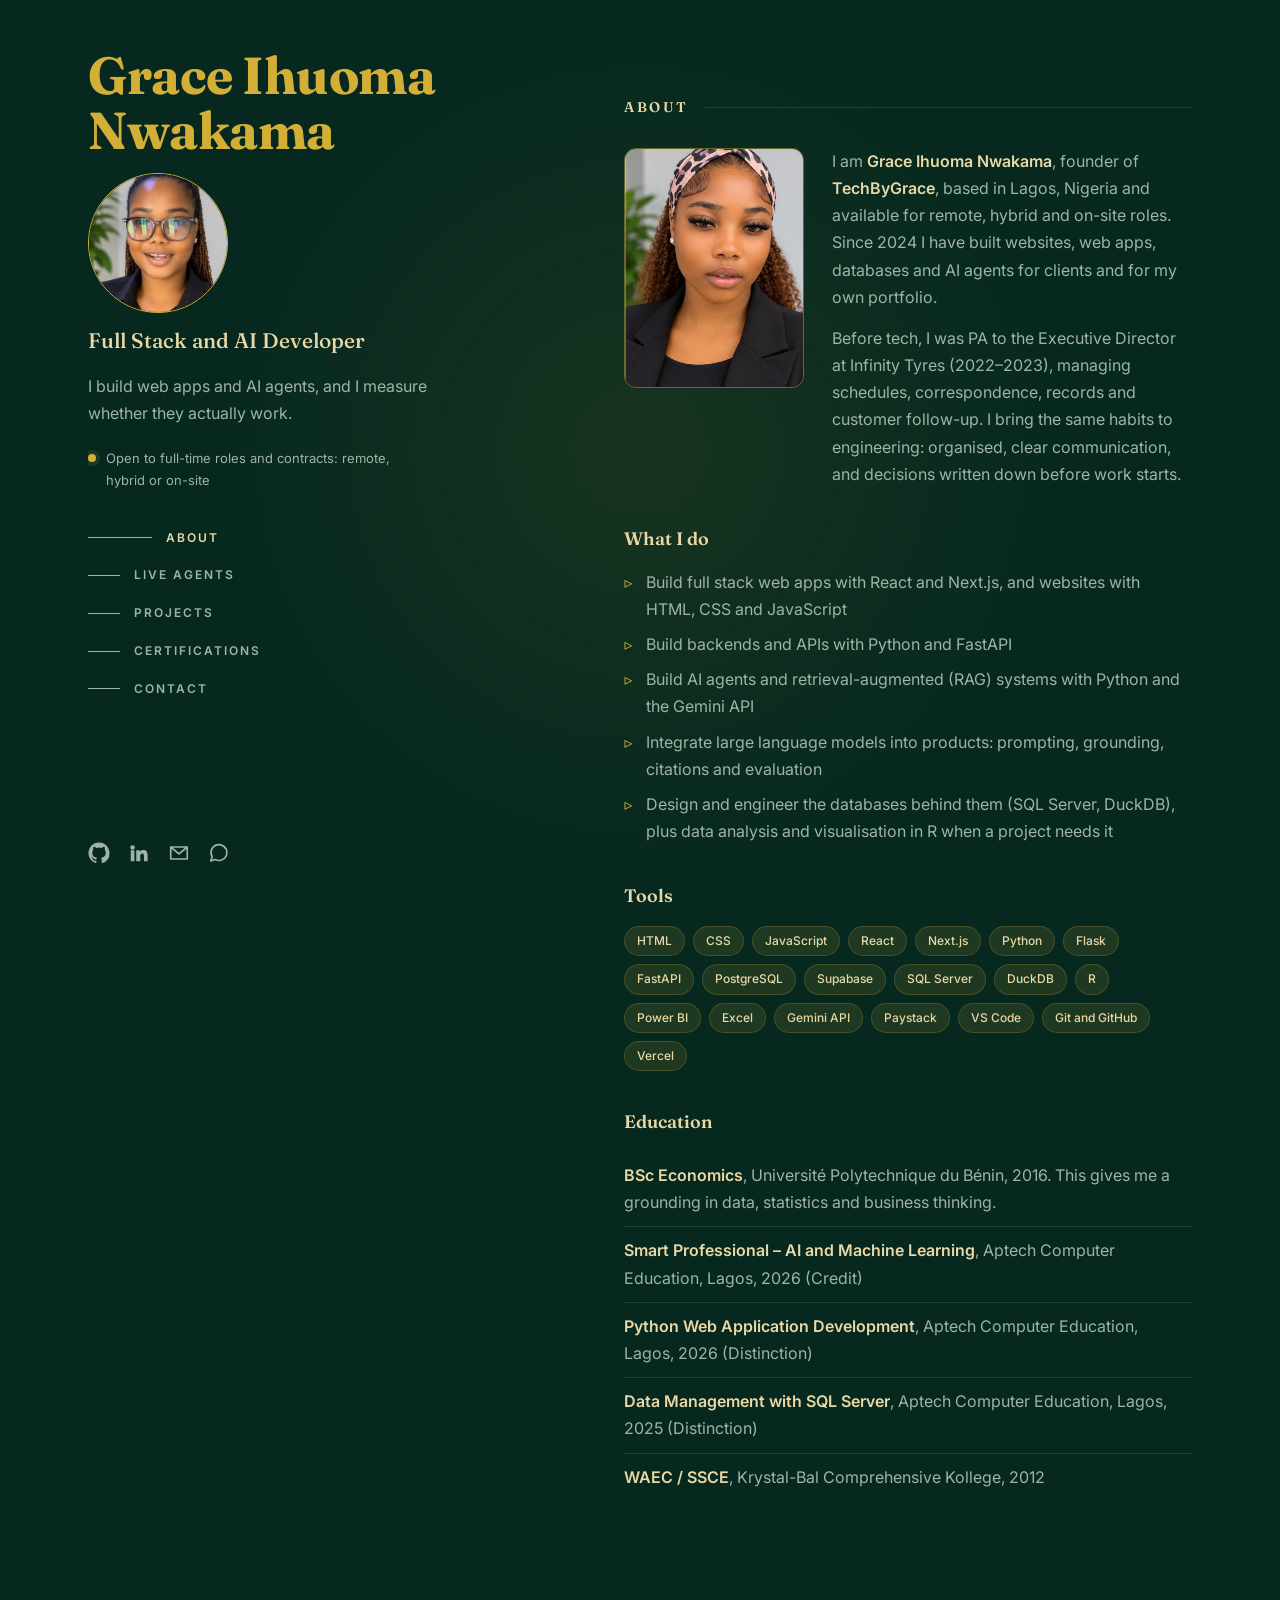
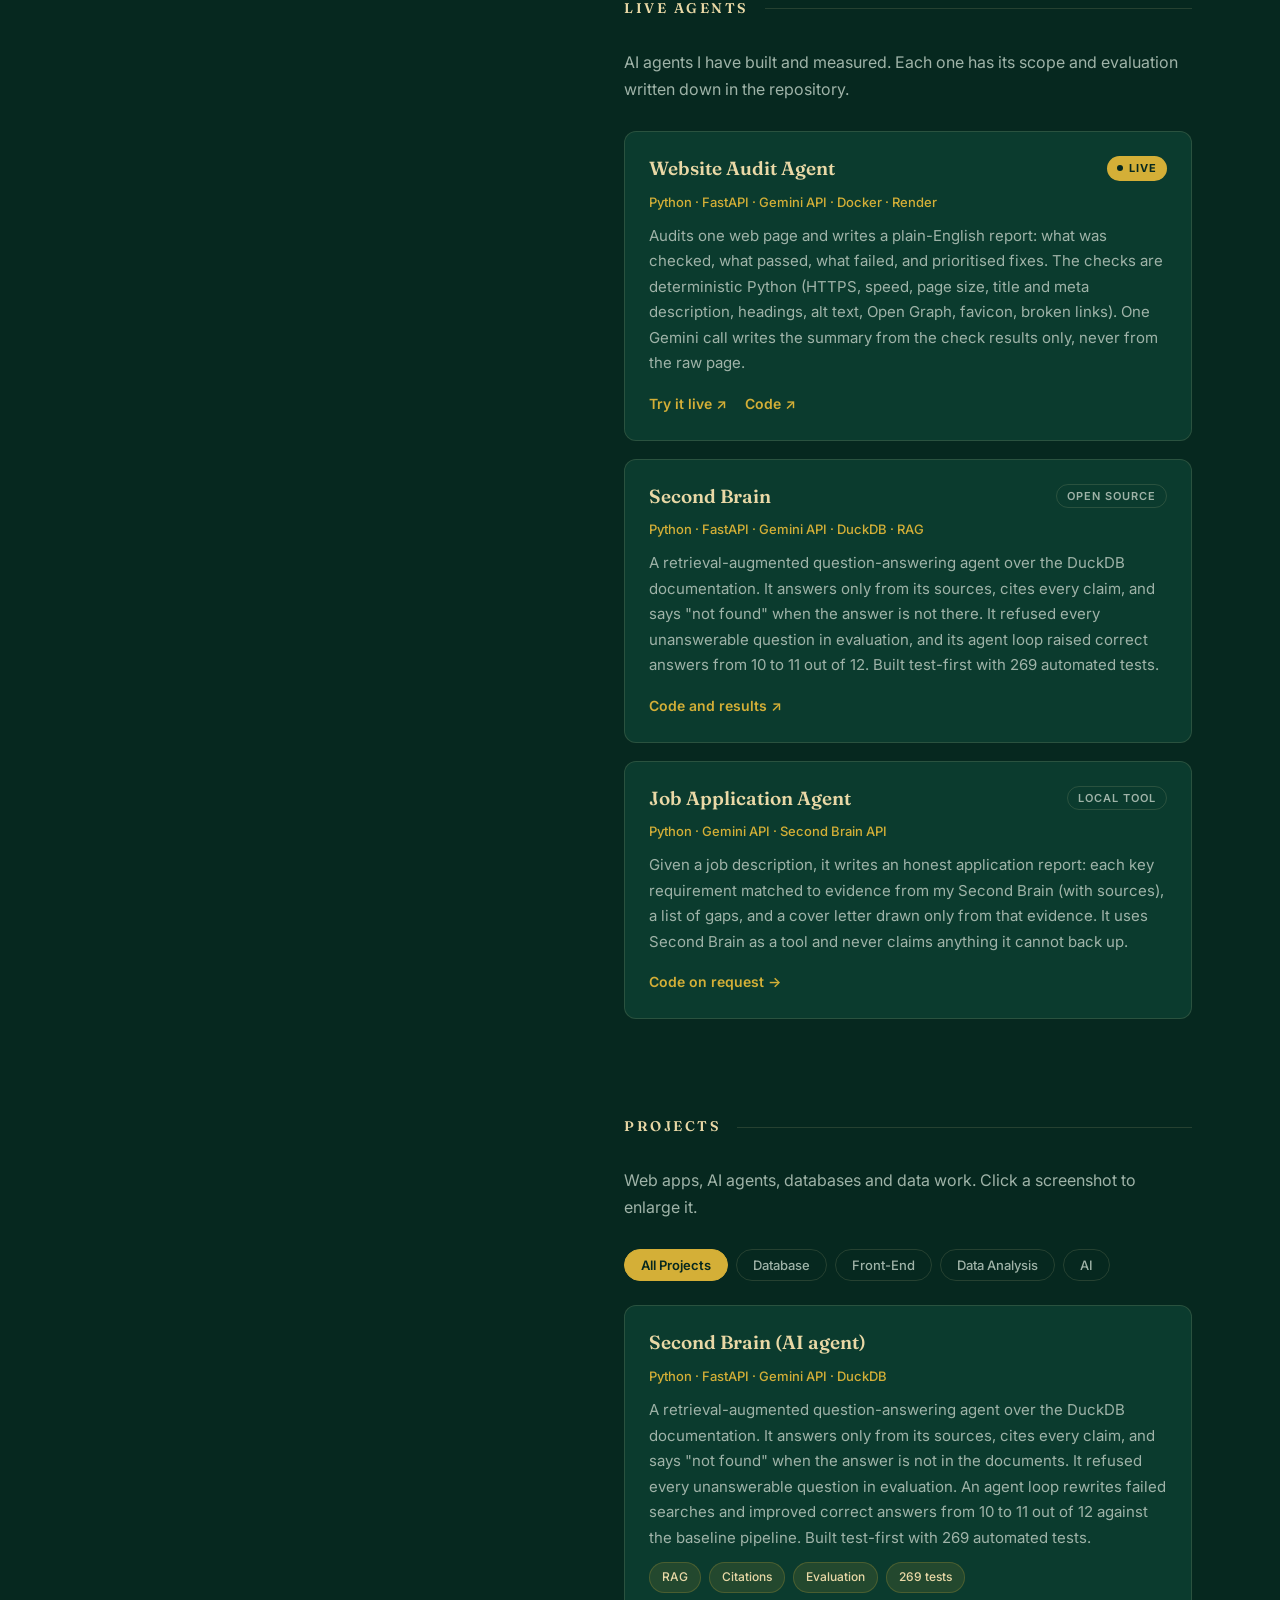
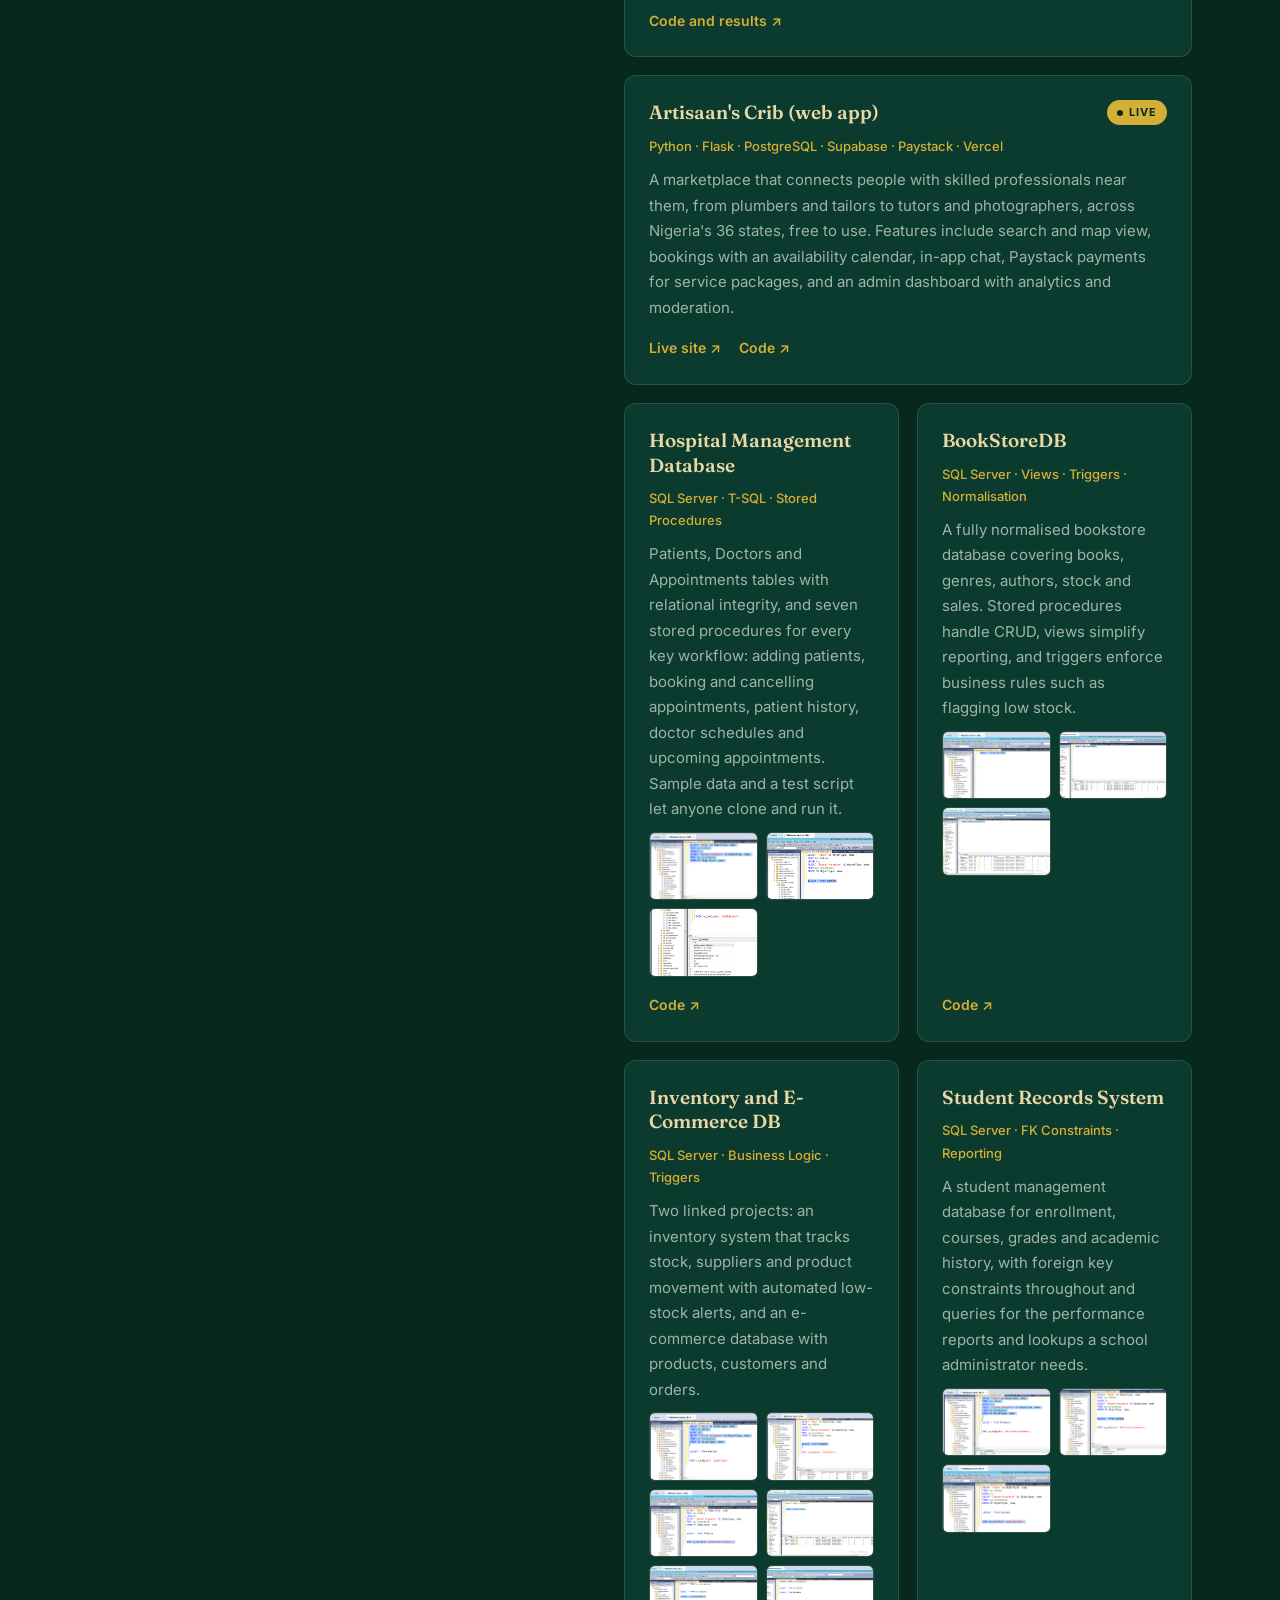
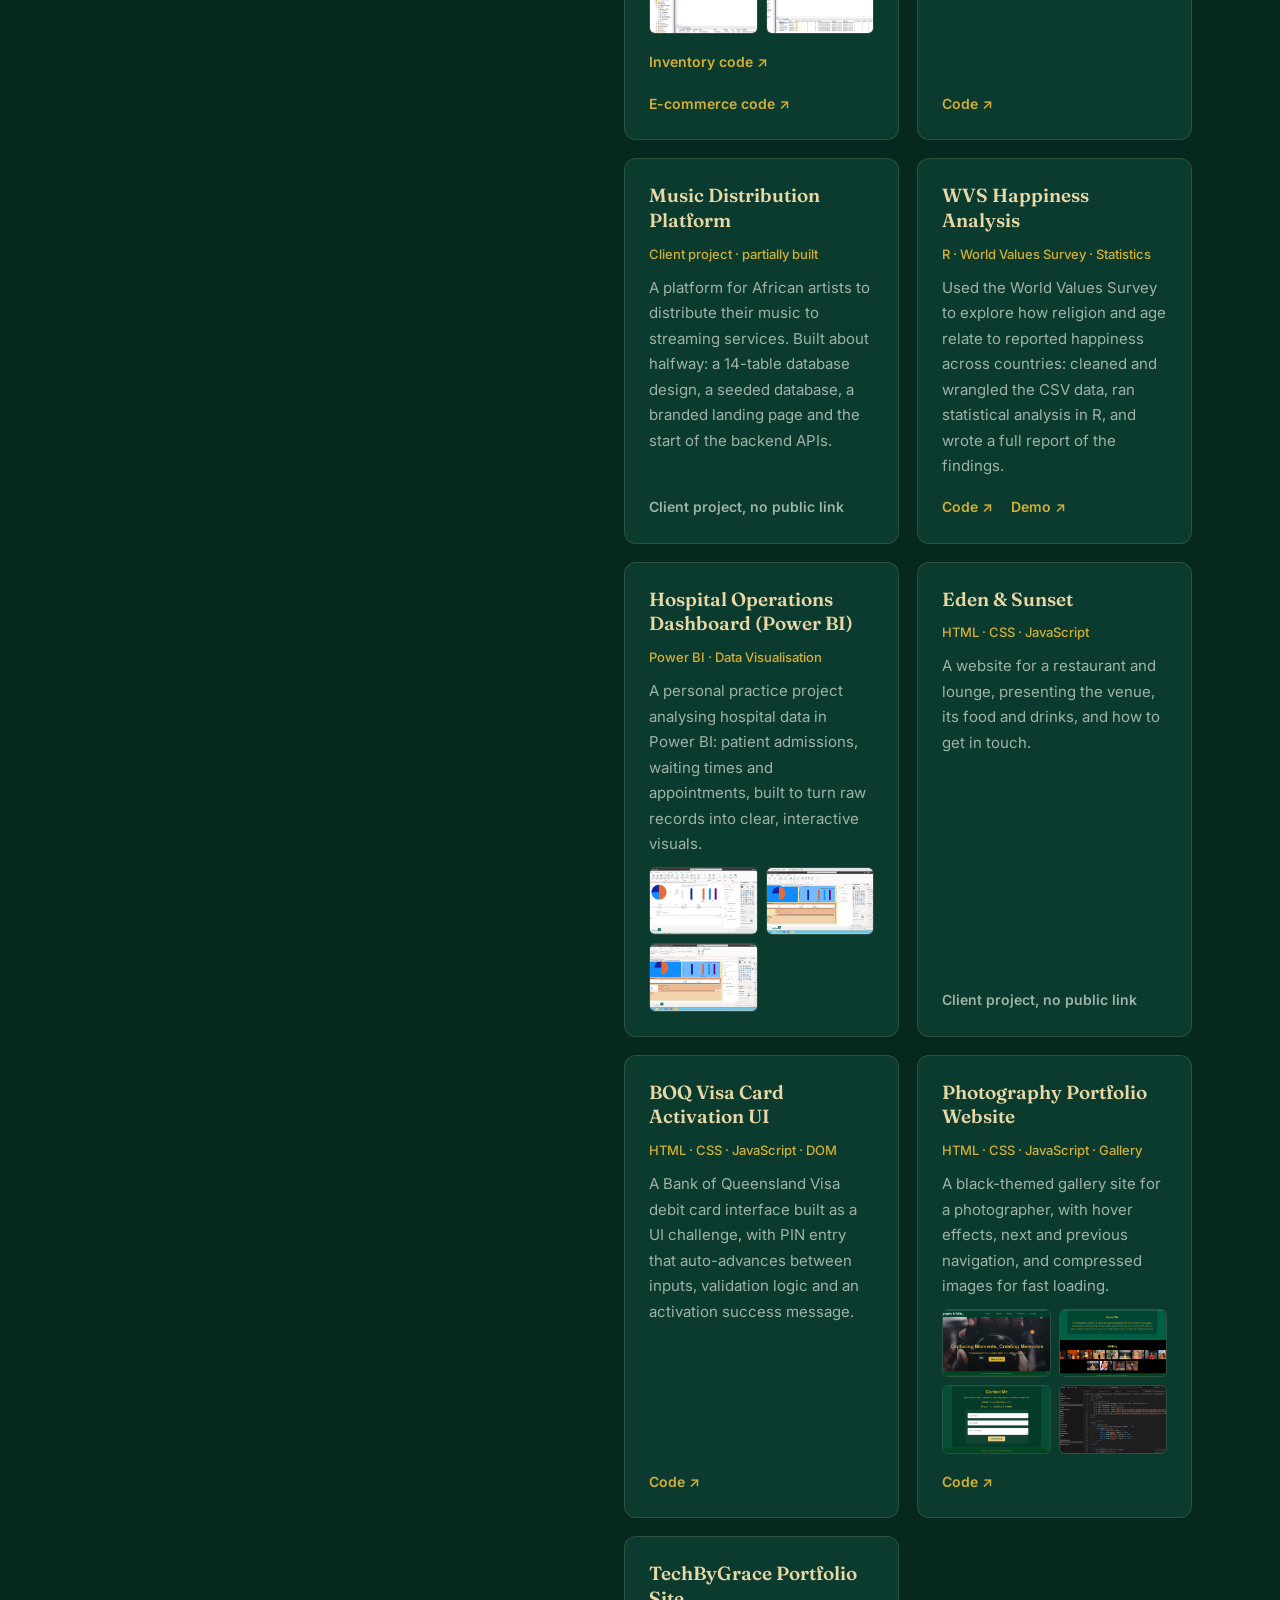
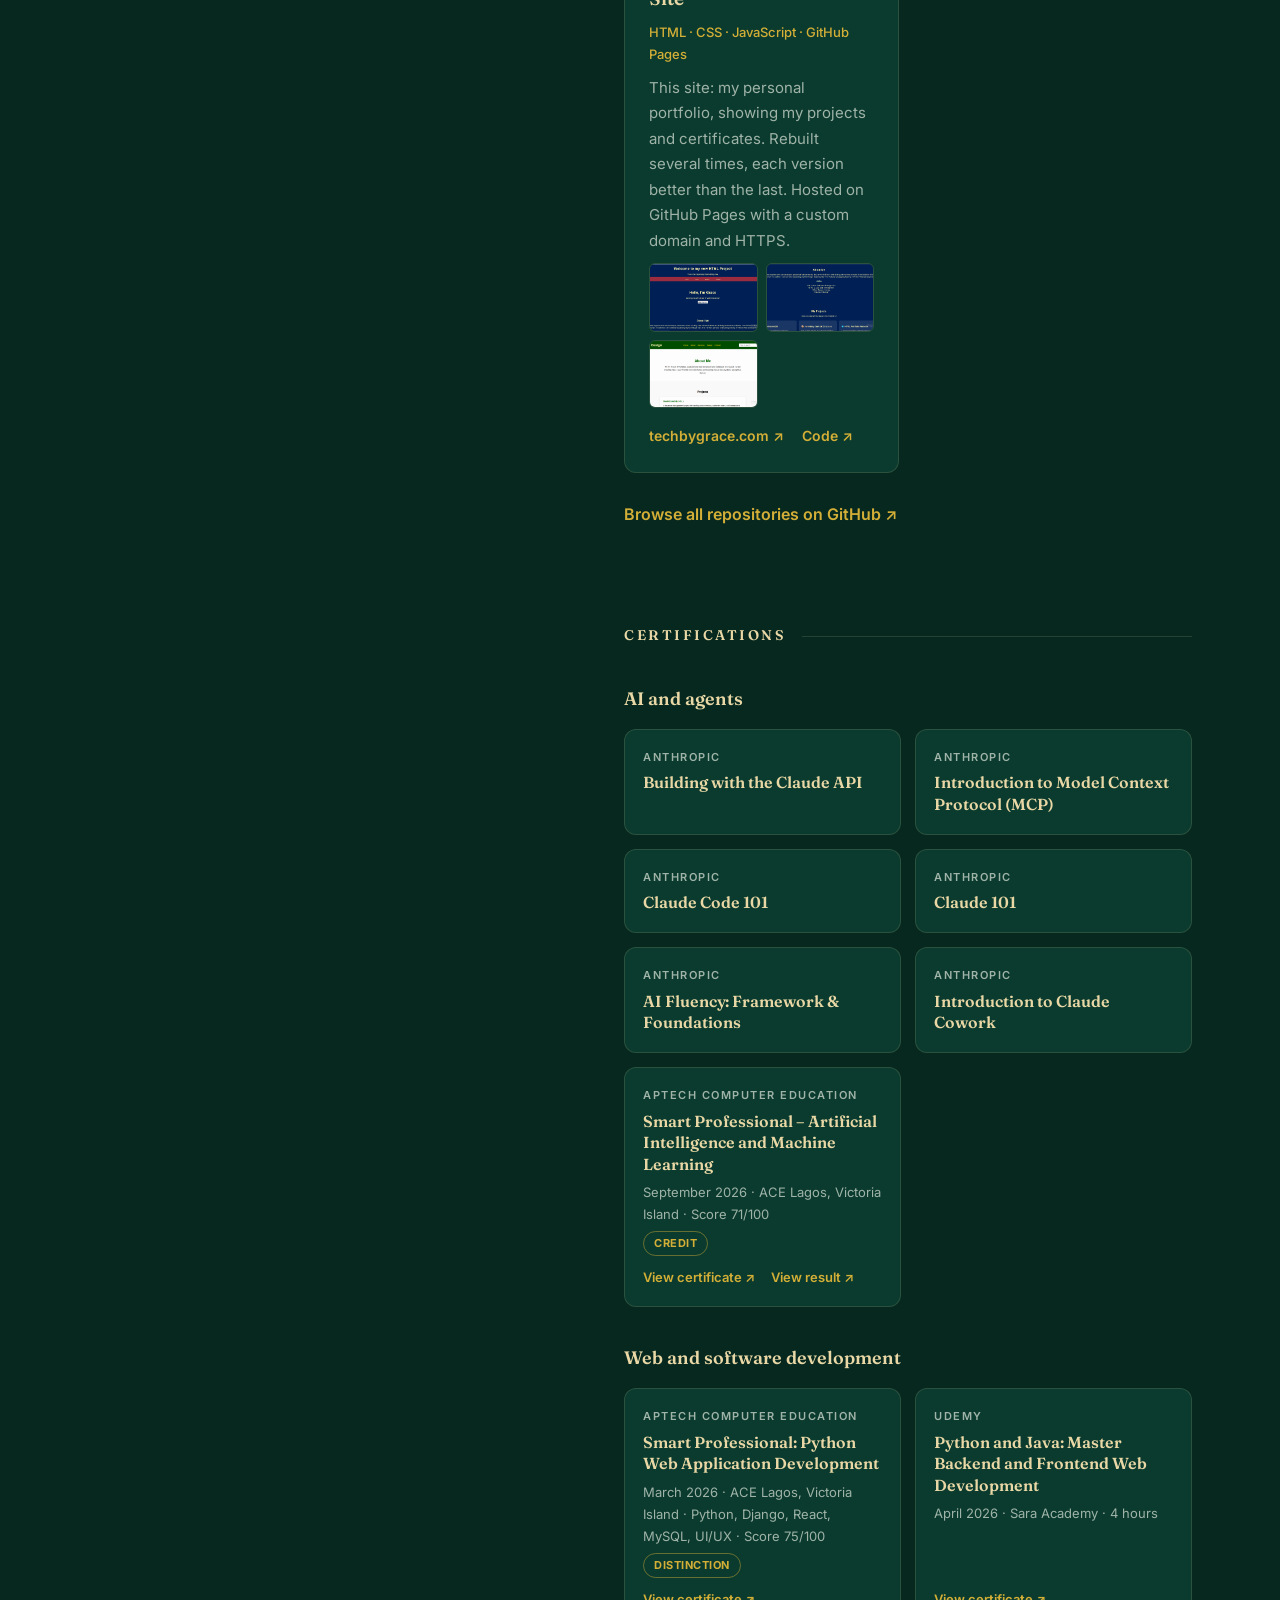
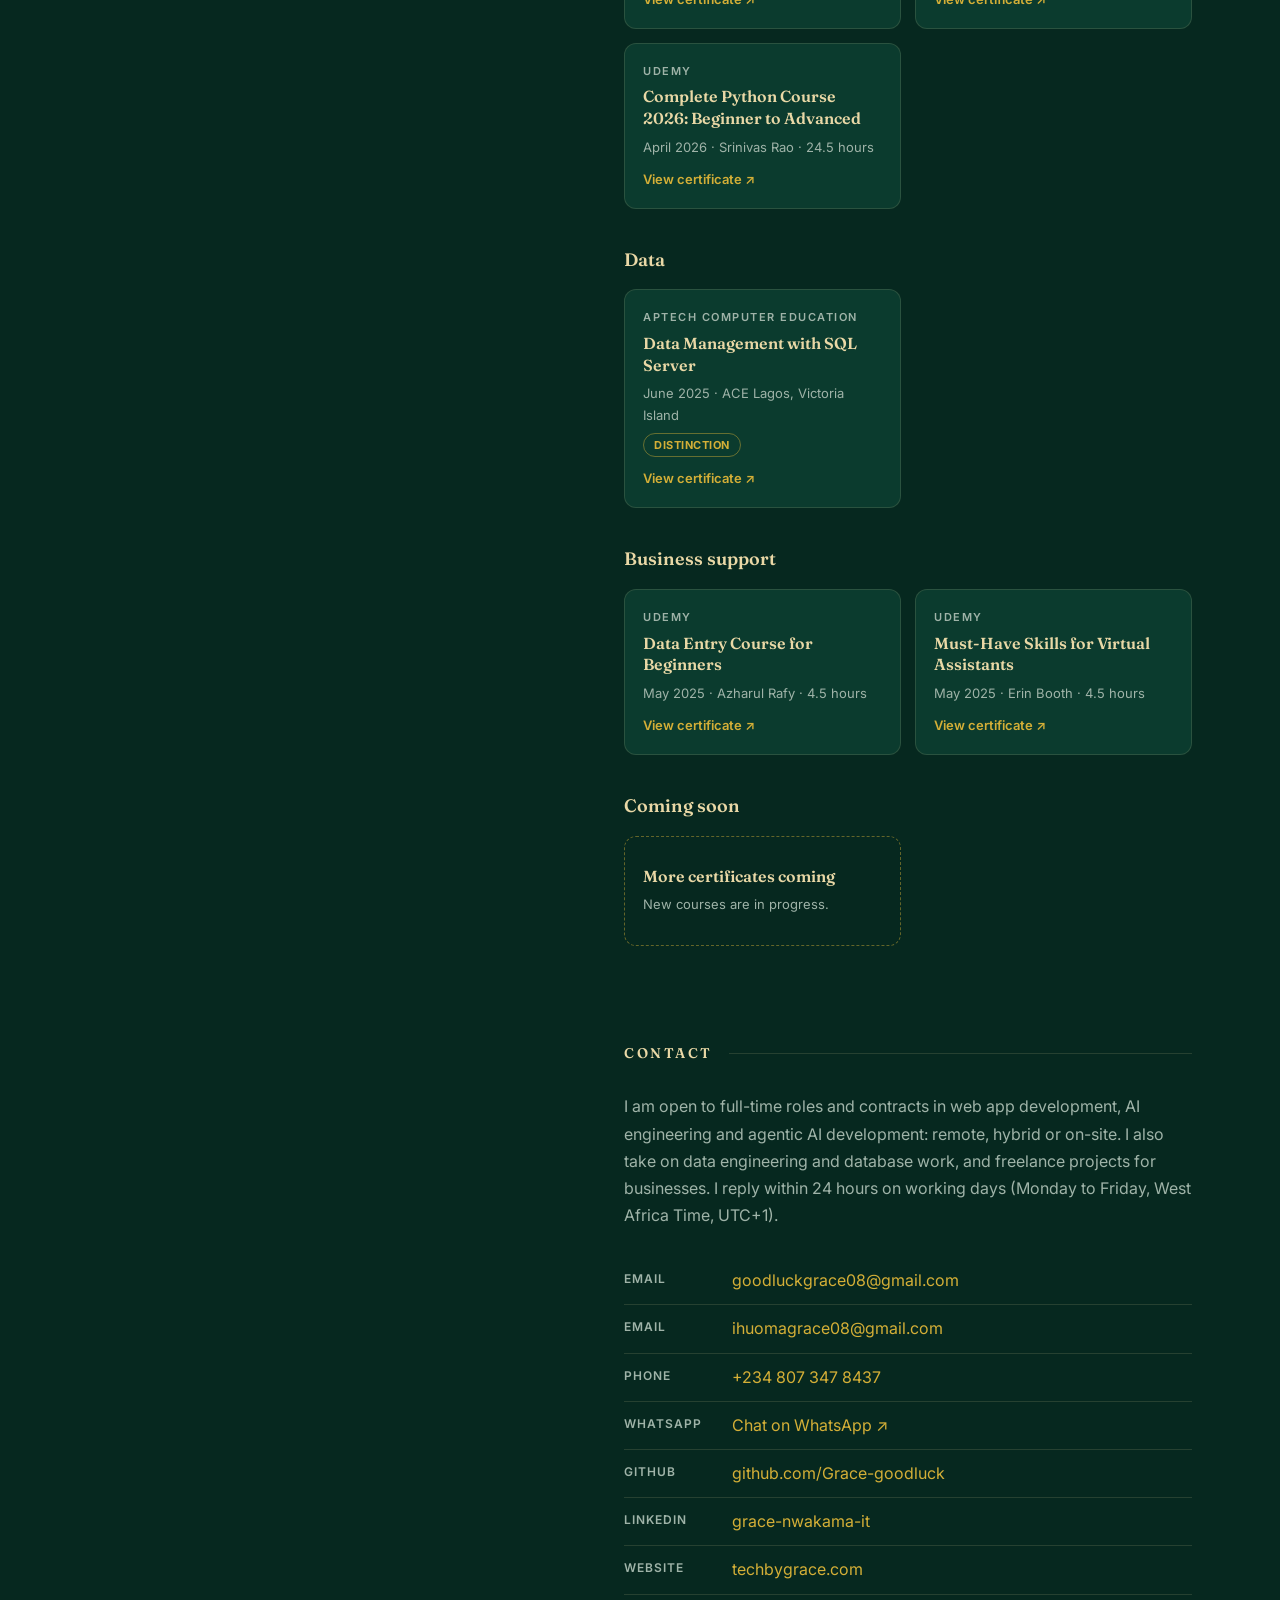
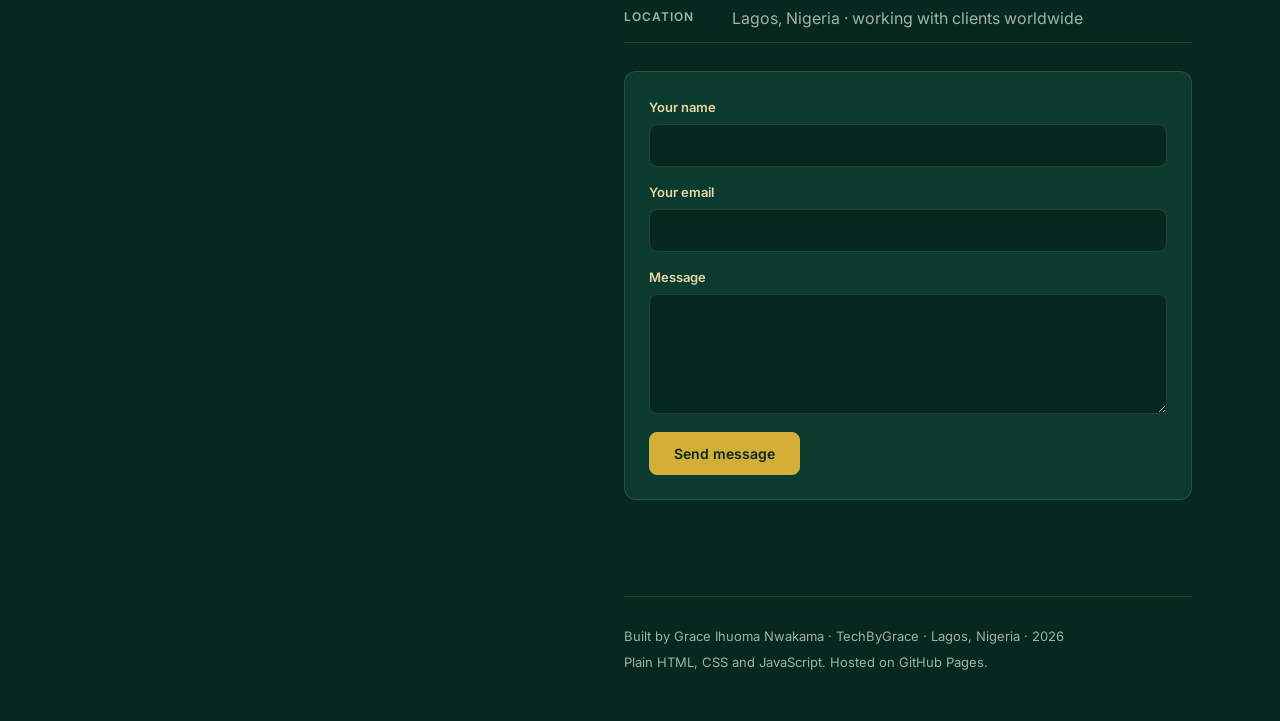
==== commit 6e265b6c: "Redesign: one-page emerald and gold site, new photos, redacted Aptech AI certificate" ====
--- a/portfolio.html
+++ b/portfolio.html
@@ -3,806 +3,14 @@
 <head>
 <meta charset="UTF-8">
 <meta name="viewport" content="width=device-width, initial-scale=1.0">
-<title>Grace Nwakama Portfolio</title>
-<link href="https://fonts.googleapis.com/css2?family=Syne:wght@400;700;800&family=Mulish:wght@300;400;500;600&display=swap" rel="stylesheet">
-<style>
-*,*::before,*::after{margin:0;padding:0;box-sizing:border-box;}
-
-:root{
-  --bg: #0d0d14;
-  --surface: #13131d;
-  --card: #181824;
-  --card2: #1e1e2c;
-  --border: #2c2c40;
-  --accent: #059669;
-  --accent-dim: rgba(5,150,105,0.15);
-  --gold: #c8862a;
-  --green: #27a869;
-  --green-dim: rgba(39,168,105,0.12);
-  --blue: #3a6fd8;
-  --text: #d8d6e8;
-  --muted: #787090;
-  --white: #f0eeff;
-  --fd: 'Syne', sans-serif;
-  --fb: 'Mulish', sans-serif;
-  --rad: 14px;
-}
-
-html { scroll-behavior: smooth; }
-
-body {
-  font-family: var(--fb);
-  background-color: var(--bg);
-  color: var(--text);
-  line-height: 1.65;
-  overflow-x: hidden;
-}
-
-/* ── NAV ── */
-nav {
-  position: fixed; top: 0; left: 0; right: 0; z-index: 200;
-  display: flex; justify-content: space-between; align-items: center;
-  padding: 16px 60px;
-  background-color: rgba(13,13,20,0.95);
-  border-bottom: 1px solid var(--border);
-}
-.logo { font-family: var(--fd); font-weight: 800; font-size: 18px; color: var(--white); text-decoration: none; }
-.logo em { color: var(--accent); font-style: normal; }
-.nav-links { display: flex; gap: 28px; list-style: none; align-items: center; }
-.nav-links a { color: var(--muted); text-decoration: none; font-size: 13px; font-weight: 500; transition: color 0.2s; }
-.nav-links a:hover { color: var(--white); }
-.nav-btn { background: var(--accent) !important; color: white !important; padding: 8px 18px; border-radius: 6px; font-weight: 600 !important; }
-.nav-btn:hover { opacity: 0.85; }
-
-/* ── HERO ── */
-#hero {
-  min-height: 100vh;
-  display: flex; flex-direction: column; justify-content: center;
-  padding: 130px 60px 80px;
-  position: relative;
-  background-color: var(--bg);
-}
-.hero-glow {
-  position: absolute; pointer-events: none; border-radius: 50%;
-  width: 600px; height: 600px;
-  background: radial-gradient(circle, rgba(5,150,105,0.07) 0%, transparent 70%);
-  top: -100px; right: -100px;
-}
-
-.avail-badge {
-  display: inline-flex; align-items: center; gap: 8px;
-  background-color: var(--green-dim);
-  border: 1px solid rgba(39,168,105,0.3);
-  color: var(--green);
-  font-size: 11px; font-weight: 700; letter-spacing: 2px; text-transform: uppercase;
-  padding: 7px 16px; border-radius: 100px;
-  margin-bottom: 32px; width: fit-content;
-}
-.avail-badge::before {
-  content: ''; width: 7px; height: 7px;
-  background: var(--green); border-radius: 50%;
-  animation: blink 2s infinite;
-}
-@keyframes blink { 0%,100%{opacity:1;} 50%{opacity:0.3;} }
-
-h1 {
-  font-family: var(--fd);
-  font-size: clamp(46px, 7vw, 82px);
-  font-weight: 800;
-  line-height: 1.02;
-  letter-spacing: -1.5px;
-  color: var(--white);
-  max-width: 800px;
-  margin-bottom: 24px;
-}
-h1 .line-outline {
-  color: transparent;
-  -webkit-text-stroke: 1.5px var(--accent);
-}
-h1 .line-accent { color: var(--accent); }
-
-.hero-sub {
-  font-size: 16px; color: var(--muted); font-weight: 300;
-  max-width: 480px; line-height: 1.8; margin-bottom: 40px;
-}
-
-.hero-btns { display: flex; gap: 12px; flex-wrap: wrap; margin-bottom: 64px; }
-
-.btn-fill {
-  display: inline-flex; align-items: center; gap: 8px;
-  background: var(--accent); color: white;
-  text-decoration: none; padding: 13px 26px; border-radius: 8px;
-  font-weight: 600; font-size: 14px; font-family: var(--fb);
-  transition: opacity 0.2s, transform 0.2s;
-}
-.btn-fill:hover { opacity: 0.88; transform: translateY(-2px); }
-
-.btn-ghost {
-  display: inline-flex; align-items: center; gap: 8px;
-  background: transparent; color: var(--text);
-  text-decoration: none; padding: 13px 26px; border-radius: 8px;
-  font-weight: 500; font-size: 14px; font-family: var(--fb);
-  border: 1px solid var(--border);
-  transition: border-color 0.2s, color 0.2s;
-}
-.btn-ghost:hover { border-color: var(--accent); color: var(--accent); }
-
-.hero-stats {
-  display: flex; gap: 48px; flex-wrap: wrap;
-  padding-top: 36px; border-top: 1px solid var(--border);
-}
-.stat-num { font-family: var(--fd); font-size: 34px; font-weight: 800; color: var(--white); }
-.stat-num span { color: var(--accent); }
-.stat-label { font-size: 12px; color: var(--muted); margin-top: 3px; }
-
-/* ── SECTION COMMONS ── */
-.sec-dark { background-color: var(--surface); padding: 90px 0; }
-.sec-main { background-color: var(--bg); padding: 90px 0; }
-.wrap { max-width: 1160px; margin: 0 auto; padding: 0 60px; }
-
-.eyebrow {
-  font-size: 11px; font-weight: 700; letter-spacing: 3px;
-  text-transform: uppercase; color: var(--accent); margin-bottom: 12px;
-}
-h2 {
-  font-family: var(--fd);
-  font-size: clamp(30px, 4.5vw, 46px);
-  font-weight: 800; color: var(--white);
-  letter-spacing: -0.8px; line-height: 1.08;
-  margin-bottom: 12px;
-}
-.sec-sub {
-  font-size: 15px; color: var(--muted); max-width: 500px;
-  font-weight: 300; line-height: 1.8; margin-bottom: 52px;
-}
-
-/* ── ABOUT ── */
-.about-grid { display: grid; grid-template-columns: 1.1fr 0.9fr; gap: 72px; align-items: start; }
-.about-text p { font-size: 15px; color: var(--muted); line-height: 1.85; margin-bottom: 14px; font-weight: 300; }
-.about-text strong { color: var(--text); font-weight: 500; }
-.chips { display: flex; flex-wrap: wrap; gap: 9px; margin-top: 26px; }
-.chip {
-  background: var(--card); border: 1px solid var(--border);
-  color: var(--text); padding: 6px 14px; border-radius: 100px;
-  font-size: 12px; font-weight: 500;
-}
-
-.skill-grid { display: grid; grid-template-columns: 1fr 1fr; gap: 14px; }
-.sk {
-  background: var(--card); border: 1px solid var(--border);
-  border-radius: var(--rad); padding: 20px;
-  transition: border-color 0.25s, transform 0.25s;
-}
-.sk:hover { border-color: rgba(5,150,105,0.4); transform: translateY(-2px); }
-.sk-ico { font-size: 22px; margin-bottom: 10px; }
-.sk-name { font-family: var(--fd); font-size: 13px; font-weight: 700; color: var(--white); margin-bottom: 6px; }
-.sk-list { font-size: 12px; color: var(--muted); line-height: 1.85; font-weight: 300; }
-
-/* ── FILTER BAR ── */
-.filter-bar { display: flex; gap: 10px; margin-bottom: 38px; flex-wrap: wrap; }
-.fb {
-  background: transparent; border: 1px solid var(--border);
-  color: var(--muted); padding: 8px 18px; border-radius: 100px;
-  font-size: 13px; font-weight: 500; cursor: pointer;
-  font-family: var(--fb); transition: all 0.2s;
-}
-.fb:hover { border-color: var(--accent); color: var(--text); }
-.fb.on { background: var(--accent); border-color: var(--accent); color: white; }
-
-/* ── PROJECT GRID ── */
-.pg { display: grid; grid-template-columns: repeat(3, 1fr); gap: 18px; }
-
-.pc {
-  background: var(--card);
-  border: 1px solid var(--border);
-  border-radius: var(--rad);
-  padding: 26px;
-  display: flex; flex-direction: column;
-  transition: border-color 0.25s, transform 0.25s, background 0.25s;
-}
-.pc:hover {
-  border-color: rgba(5,150,105,0.4);
-  background: var(--card2);
-  transform: translateY(-4px);
-}
-
-.pc.feat { grid-column: span 2; }
-.pc.feat .feat-inner { display: flex; gap: 22px; align-items: flex-start; }
-.pc.feat .feat-icon {
-  width: 130px; height: 110px; flex-shrink: 0;
-  background: linear-gradient(135deg, rgba(5,150,105,0.14), rgba(200,134,42,0.08));
-  border: 1px solid rgba(5,150,105,0.2);
-  border-radius: 12px;
-  display: flex; align-items: center; justify-content: center; font-size: 44px;
-}
-
-.pc-top { display: flex; justify-content: space-between; align-items: flex-start; margin-bottom: 14px; }
-.pc-emoji { font-size: 28px; line-height: 1; }
-.pc-btns { display: flex; gap: 8px; flex-wrap: wrap; }
-
-/* ─ CARD BUTTONS ─ */
-.cb {
-  display: inline-flex; align-items: center; gap: 5px;
-  padding: 7px 14px; border-radius: 6px;
-  font-size: 12px; font-weight: 600; font-family: var(--fb);
-  text-decoration: none; white-space: nowrap;
-  transition: all 0.2s; cursor: pointer; border: none;
-}
-.cb-code {
-  background: var(--surface);
-  border: 1px solid var(--border);
-  color: var(--text);
-}
-.cb-code:hover { background: var(--accent); border-color: var(--accent); color: white; }
-.cb-live {
-  background: var(--green-dim);
-  border: 1px solid rgba(39,168,105,0.35);
-  color: var(--green);
-}
-.cb-live:hover { background: var(--green); border-color: var(--green); color: white; }
-
-.pc-name { font-family: var(--fd); font-size: 16px; font-weight: 700; color: var(--white); margin-bottom: 5px; letter-spacing: -0.2px; }
-.pc-stack { font-size: 12px; color: var(--accent); font-weight: 500; margin-bottom: 9px; }
-.pc-desc { font-size: 13px; color: var(--muted); line-height: 1.75; font-weight: 300; flex: 1; margin-bottom: 16px; }
-.pc-tags { display: flex; flex-wrap: wrap; gap: 6px; margin-top: auto; }
-.pt { font-size: 10px; font-weight: 700; padding: 3px 9px; border-radius: 4px; letter-spacing: 0.4px; text-transform: uppercase; }
-.pt-db { background: rgba(58,111,216,0.12); border: 1px solid rgba(58,111,216,0.25); color: #7fa4f0; }
-.pt-fe { background: rgba(5,150,105,0.12); border: 1px solid rgba(5,150,105,0.25); color: #34d399; }
-.pt-data { background: rgba(39,168,105,0.12); border: 1px solid rgba(39,168,105,0.25); color: #50c98a; }
-.pt-live { background: rgba(200,134,42,0.12); border: 1px solid rgba(200,134,42,0.25); color: #d4a050; }
-
-/* ── CERTIFICATIONS ── */
-.certs-grid { display: grid; grid-template-columns: repeat(3, 1fr); gap: 16px; }
-
-.cert {
-  background: var(--card); border: 1px solid var(--border);
-  border-radius: var(--rad); padding: 22px;
-  display: flex; flex-direction: column;
-  transition: border-color 0.25s, transform 0.25s;
-}
-.cert:hover { border-color: rgba(5,150,105,0.35); transform: translateY(-2px); }
-.cert.inprog { border-color: rgba(39,168,105,0.25); background: rgba(39,168,105,0.04); }
-
-.cert-ico { font-size: 24px; margin-bottom: 12px; }
-.cert-platform { font-size: 10px; font-weight: 700; letter-spacing: 1.5px; text-transform: uppercase; color: var(--muted); margin-bottom: 7px; }
-.cert-name { font-family: var(--fd); font-size: 13.5px; font-weight: 700; color: var(--white); line-height: 1.38; margin-bottom: 8px; flex: 1; }
-.cert-meta { font-size: 11px; color: var(--muted); font-weight: 300; line-height: 1.7; margin-bottom: 12px; }
-
-.pill {
-  display: inline-flex; align-items: center; gap: 5px;
-  font-size: 10px; font-weight: 700; padding: 3px 10px;
-  border-radius: 100px; text-transform: uppercase; letter-spacing: 0.5px;
-  align-self: flex-start;
-}
-.pill-gold { background: rgba(200,134,42,0.12); border: 1px solid rgba(200,134,42,0.3); color: var(--gold); }
-.pill-purple { background: rgba(120,80,200,0.12); border: 1px solid rgba(120,80,200,0.3); color: #a080e0; }
-.pill-green { background: var(--green-dim); border: 1px solid rgba(39,168,105,0.3); color: var(--green); }
-.pill-green::before { content: ''; width: 5px; height: 5px; background: var(--green); border-radius: 50%; animation: blink 2s infinite; }
-
-/* ── CONTACT ── */
-.contact-grid { display: grid; grid-template-columns: 1fr 1fr; gap: 72px; align-items: center; }
-
-.contact-card {
-  background: var(--card); border: 1px solid var(--border);
-  border-radius: 18px; padding: 30px;
-}
-.clink {
-  display: flex; align-items: center; gap: 14px;
-  padding: 13px 0; border-bottom: 1px solid var(--border);
-  text-decoration: none; transition: all 0.2s;
-}
-.clink:last-child { border-bottom: none; }
-.clink:hover .clink-label { color: var(--accent); }
-.clink-ico {
-  width: 40px; height: 40px;
-  background: var(--accent-dim); border: 1px solid rgba(5,150,105,0.2);
-  border-radius: 10px; display: flex; align-items: center;
-  justify-content: center; font-size: 16px; flex-shrink: 0;
-  transition: background 0.2s;
-}
-.clink:hover .clink-ico { background: var(--accent); }
-.clink-type { font-size: 10px; font-weight: 700; letter-spacing: 1px; text-transform: uppercase; color: var(--muted); }
-.clink-label { font-size: 13px; font-weight: 500; color: var(--text); transition: color 0.2s; }
-
-.otw {
-  background: linear-gradient(135deg, rgba(5,150,105,0.1), rgba(200,134,42,0.06));
-  border: 1px solid rgba(5,150,105,0.2);
-  border-radius: 18px; padding: 30px;
-}
-.otw-badge {
-  display: inline-flex; align-items: center; gap: 7px;
-  background: var(--green-dim); border: 1px solid rgba(39,168,105,0.3);
-  color: var(--green); font-size: 10px; font-weight: 700; letter-spacing: 1.5px;
-  text-transform: uppercase; padding: 5px 12px; border-radius: 100px; margin-bottom: 16px;
-}
-.otw-badge::before { content: ''; width: 6px; height: 6px; background: var(--green); border-radius: 50%; animation: blink 2s infinite; }
-.otw-title { font-family: var(--fd); font-size: 24px; font-weight: 800; color: var(--white); margin-bottom: 10px; }
-.otw-body { font-size: 14px; color: var(--muted); line-height: 1.75; font-weight: 300; margin-bottom: 22px; }
-
-/* ── FOOTER ── */
-footer {
-  text-align: center; padding: 36px 60px;
-  border-top: 1px solid var(--border);
-  color: var(--muted); font-size: 12px; line-height: 2;
-}
-footer a { color: var(--muted); text-decoration: none; }
-footer a:hover { color: var(--accent); }
-footer strong { color: var(--accent); }
-
-/* ── RESPONSIVE ── */
-@media (max-width: 900px) {
-  nav { padding: 14px 20px; }
-  .nav-links li:not(:last-child) { display: none; }
-  #hero, .wrap { padding-left: 20px; padding-right: 20px; }
-  #hero { padding-top: 100px; }
-  .hero-stats { gap: 24px; }
-  .about-grid, .contact-grid { grid-template-columns: 1fr; gap: 40px; }
-  .skill-grid { grid-template-columns: 1fr 1fr; }
-  .pg { grid-template-columns: 1fr; }
-  .pc.feat { grid-column: span 1; }
-  .pc.feat .feat-inner { flex-direction: column; }
-  .pc.feat .feat-icon { width: 100%; height: 80px; }
-  .certs-grid { grid-template-columns: 1fr 1fr; }
-  footer { padding: 28px 20px; }
-}
-</style>
+<title>Redirecting to Projects</title>
+<meta http-equiv="refresh" content="0; url=index.html#projects">
+<link rel="canonical" href="https://techbygrace.com/#projects">
+<meta name="robots" content="noindex">
+<script>location.replace('index.html#projects');</script>
+<style>body{background:#06281F;color:#F3EEE2;font-family:system-ui,sans-serif;padding:40px 16px}a{color:#D4AF37}</style>
 </head>
 <body>
-
-<!-- NAV -->
-<nav>
-  <a class="logo" href="#hero">Grace<em>.</em></a>
-  <ul class="nav-links">
-    <li><a href="#about">About</a></li>
-    <li><a href="#projects">Projects</a></li>
-    <li><a href="#certifications">Certifications</a></li>
-    <li><a href="#contact">Contact</a></li>
-    <li><a href="https://techbygrace.com" target="_blank">techbygrace.com</a></li>
-    <li><a href="https://github.com/Grace-goodluck" target="_blank" class="nav-btn">GitHub</a></li>
-  </ul>
-</nav>
-
-<!-- HERO -->
-<section id="hero">
-  <div class="hero-glow"></div>
-  <div class="avail-badge">Available for Remote, Hybrid and Full-Time Roles</div>
-
-  <h1>
-    Databases.<br>
-    <span class="line-outline">Interfaces.</span><br>
-    <span class="line-accent">Data.</span>
-  </h1>
-
-  <p class="hero-sub">
-    I am Grace Nwakama, a database specialist, full-stack developer, and data analyst from Lagos, Nigeria. I build things that are structured, functional, and actually make sense.
-  </p>
-
-  <div class="hero-btns">
-    <a href="#projects" class="btn-fill">See My Work &rarr;</a>
-    <a href="https://techbygrace.com" target="_blank" class="btn-ghost">techbygrace.com &nearr;</a>
-    <a href="#contact" class="btn-ghost">Get In Touch</a>
-  </div>
-
-  <div class="hero-stats">
-    <div>
-      <div class="stat-num">15<span>+</span></div>
-      <div class="stat-label">GitHub Repositories</div>
-    </div>
-    <div>
-      <div class="stat-num">10<span>+</span></div>
-      <div class="stat-label">Completed Projects</div>
-    </div>
-    <div>
-      <div class="stat-num">6</div>
-      <div class="stat-label">Certifications</div>
-    </div>
-    <div>
-      <div class="stat-num">3<span>+</span></div>
-      <div class="stat-label">Live Deployments</div>
-    </div>
-  </div>
-</section>
-
-<!-- ABOUT -->
-<div id="about" class="sec-dark">
-<div class="wrap">
-  <div class="about-grid">
-    <div class="about-text">
-      <div class="eyebrow">About Me</div>
-      <h2>I build things<br>that work.</h2>
-      <p>I'm <strong>Grace Ihuoma Nwakama</strong>, based in Lagos, Nigeria. I started with Economics at <strong>Universite Polytechnique du Benin</strong>, but I have spent the past few years building a real foundation in tech: databases, web development, and data analysis.</p>
-      <p>What I enjoy most is the problem-solving side of it. Whether I am designing a database schema, writing a stored procedure that handles a real business workflow, or building a front-end that someone actually wants to use, I care about getting the details right.</p>
-      <p>Right now I am deepening my Python and web application skills through Aptech, and actively learning about <strong>AI and machine learning</strong> through both Anthropic and Aptech. I am looking for remote, hybrid and full-time, hybrid and full-time roles where I can contribute and grow.</p>
-      <div class="chips">
-        <span class="chip">Lagos, Nigeria</span>
-        <span class="chip">Remote Ready</span>
-        <span class="chip">BSc Economics</span>
-        <span class="chip">2x Aptech Distinction</span>
-        <span class="chip">Vercel Deployed</span>
-      </div>
-    </div>
-    <div class="skill-grid">
-      <div class="sk"><div class="sk-ico">🗄️</div><div class="sk-name">Database</div><div class="sk-list">SQL Server · T-SQL<br>Stored Procedures<br>Views and Triggers<br>Schema Design<br>Normalisation</div></div>
-      <div class="sk"><div class="sk-ico">🌐</div><div class="sk-name">Front-End</div><div class="sk-list">HTML5 · CSS3<br>JavaScript<br>DOM Manipulation<br>Responsive Design</div></div>
-      <div class="sk"><div class="sk-ico">📊</div><div class="sk-name">Data Analysis</div><div class="sk-list">R Language<br>Statistical Analysis<br>CSV Wrangling<br>Report Writing</div></div>
-      <div class="sk"><div class="sk-ico">🚀</div><div class="sk-name">Learning Now</div><div class="sk-list">Python · Django<br>React · MySQL<br>AI and ML Concepts<br>Git and GitHub</div></div>
-    </div>
-  </div>
-</div>
-</div>
-
-<!-- PROJECTS -->
-<div id="projects" class="sec-main">
-<div class="wrap">
-  <div class="eyebrow">Portfolio</div>
-  <h2>Things I have built.</h2>
-  <p class="sec-sub">Every project here is something I built from scratch, for a real purpose. Click any card to see the code.</p>
-
-  <div class="filter-bar">
-    <button class="fb on" onclick="filter('all',this)">All Projects</button>
-    <button class="fb" onclick="filter('db',this)">Database</button>
-    <button class="fb" onclick="filter('fe',this)">Front-End</button>
-    <button class="fb" onclick="filter('data',this)">Data Analysis</button>
-  </div>
-
-  <div class="pg" id="pg">
-
-    <!-- FEATURED: Hospital DB -->
-    <div class="pc feat" data-c="db">
-      <div class="feat-inner">
-        <div class="feat-icon">🏥</div>
-        <div style="flex:1;">
-          <div class="pc-top">
-            <div>
-              <div class="pc-name">Hospital Management Database</div>
-              <div class="pc-stack">SQL Server · T-SQL · Healthcare Schema</div>
-            </div>
-            <div class="pc-btns">
-              <a class="cb cb-code" href="https://github.com/Grace-goodluck/HospitalManagementDB" target="_blank">View Code &nearr;</a>
-            </div>
-          </div>
-          <p class="pc-desc">A full hospital operations database built to simulate real healthcare data management. I designed three core tables (Patients, Doctors, and Appointments) with proper relational integrity, then wrote seven stored procedures covering every key workflow: adding patients, booking and cancelling appointments, retrieving patient history, checking doctor schedules, and pulling upcoming appointments. I also added sample data and a test script so anyone can clone it and see it working immediately, with no setup guesswork.</p>
-          <div class="pc-tags">
-            <span class="pt pt-db">SQL Server</span>
-            <span class="pt pt-db">Stored Procedures</span>
-            <span class="pt pt-db">Healthcare Schema</span>
-            <span class="pt pt-db">T-SQL</span>
-            <span class="pt pt-db">Relational Design</span>
-          </div>
-        </div>
-      </div>
-    </div>
-
-    <!-- BookStoreDB -->
-    <div class="pc" data-c="db">
-      <div class="pc-top">
-        <div class="pc-emoji">📚</div>
-        <div class="pc-btns"><a class="cb cb-code" href="https://github.com/Grace-goodluck/BookStoreDB" target="_blank">View Code &nearr;</a></div>
-      </div>
-      <div class="pc-name">BookStoreDB</div>
-      <div class="pc-stack">SQL Server · Views · Triggers · Normalisation</div>
-      <p class="pc-desc">A fully normalised bookstore database covering books, genres, authors, stock, and sales. Stored procedures handle all CRUD operations, views simplify reporting, and triggers enforce business rules automatically such as flagging low stock. It is a solid demonstration of how I think about database structure beyond just making things work.</p>
-      <div class="pc-tags">
-        <span class="pt pt-db">SQL Server</span>
-        <span class="pt pt-db">Normalisation</span>
-        <span class="pt pt-db">Views</span>
-        <span class="pt pt-db">Triggers</span>
-      </div>
-    </div>
-
-    <!-- Inventory + E-Commerce -->
-    <div class="pc" data-c="db">
-      <div class="pc-top">
-        <div class="pc-emoji">📦</div>
-        <div class="pc-btns">
-          <a class="cb cb-code" href="https://github.com/Grace-goodluck/InventoryControlSQLProject" target="_blank">Inventory &nearr;</a>
-          <a class="cb cb-code" href="https://github.com/Grace-goodluck/E-commerce-Database-SQL" target="_blank">E-Commerce &nearr;</a>
-        </div>
-      </div>
-      <div class="pc-name">Inventory and E-Commerce DB</div>
-      <div class="pc-stack">SQL Server · Business Logic · Triggers</div>
-      <p class="pc-desc">Two linked projects: an inventory system that tracks stock, suppliers, and product movement with automated low-stock alerts, and an e-commerce database with products, customers, and orders. Together they show how I think about data across a whole business, not just in isolated tables.</p>
-      <div class="pc-tags">
-        <span class="pt pt-db">SQL Server</span>
-        <span class="pt pt-db">E-Commerce</span>
-        <span class="pt pt-db">Inventory Logic</span>
-        <span class="pt pt-db">Triggers</span>
-      </div>
-    </div>
-
-    <!-- Student Records -->
-    <div class="pc" data-c="db">
-      <div class="pc-top">
-        <div class="pc-emoji">🎓</div>
-        <div class="pc-btns"><a class="cb cb-code" href="https://github.com/Grace-goodluck/StudentRecordsSQLProject" target="_blank">View Code &nearr;</a></div>
-      </div>
-      <div class="pc-name">Student Records System</div>
-      <div class="pc-stack">SQL Server · FK Constraints · Reporting</div>
-      <p class="pc-desc">A student management database for enrollment, courses, grades, and academic history, with foreign key constraints throughout to enforce referential integrity. I wrote queries to generate performance reports and student lookups that a school administrator would genuinely need.</p>
-      <div class="pc-tags">
-        <span class="pt pt-db">SQL Server</span>
-        <span class="pt pt-db">Schema Design</span>
-        <span class="pt pt-db">FK Constraints</span>
-      </div>
-    </div>
-
-    <!-- WVS Analysis FEATURED -->
-    <div class="pc feat" data-c="data">
-      <div class="feat-inner">
-        <div class="feat-icon">📊</div>
-        <div style="flex:1;">
-          <div class="pc-top">
-            <div>
-              <div class="pc-name">WVS Happiness Analysis</div>
-              <div class="pc-stack">R Language · World Values Survey · Live on Vercel</div>
-            </div>
-            <div class="pc-btns">
-              <a class="cb cb-code" href="https://github.com/Grace-goodluck/WVS_happiness-analysis" target="_blank">View Code &nearr;</a>
-              <a class="cb cb-live" href="https://wvs-happiness-analysis.vercel.app" target="_blank">Live Demo</a>
-            </div>
-          </div>
-          <p class="pc-desc">I used the World Values Survey, a large-scale global dataset, to explore how religion and age relate to reported happiness across different countries. I cleaned and wrangled the CSV data, ran statistical analysis in R, and wrote a full report documenting the findings. It is the kind of project that shows I can work with real, messy data, extract something meaningful from it, and communicate that clearly. The project is deployed live on Vercel.</p>
-          <div class="pc-tags">
-            <span class="pt pt-data">R Language</span>
-            <span class="pt pt-data">Statistical Analysis</span>
-            <span class="pt pt-data">Data Wrangling</span>
-            <span class="pt pt-data">WVS Dataset</span>
-            <span class="pt pt-live">Live on Vercel</span>
-          </div>
-        </div>
-      </div>
-    </div>
-
-    <!-- ARTISANS -->
-    <div class="pc" data-c="fe">
-      <div class="pc-top">
-        <div class="pc-emoji">🔨</div>
-        <div class="pc-btns"><a class="cb cb-code" href="https://github.com/Grace-goodluck/ARTISANS-" target="_blank">View Code &nearr;</a></div>
-      </div>
-      <div class="pc-name">ARTISANS Platform</div>
-      <div class="pc-stack">HTML · CSS · JavaScript · Vercel</div>
-      <p class="pc-desc">A web platform connecting skilled artisans (carpenters, plumbers, electricians) with clients who need their services. I built and styled the entire front-end from scratch with a focus on a layout that feels trustworthy and professional. Deployed live on Vercel.</p>
-      <div class="pc-tags">
-        <span class="pt pt-fe">HTML5</span>
-        <span class="pt pt-fe">CSS3</span>
-        <span class="pt pt-fe">JavaScript</span>
-        <span class="pt pt-live">Live on Vercel</span>
-      </div>
-    </div>
-
-    <!-- Visa Card -->
-    <div class="pc" data-c="fe">
-      <div class="pc-top">
-        <div class="pc-emoji">💳</div>
-        <div class="pc-btns"><a class="cb cb-code" href="https://github.com/Grace-goodluck/visa-card-activation" target="_blank">View Code &nearr;</a></div>
-      </div>
-      <div class="pc-name">BOQ Visa Card Activation UI</div>
-      <div class="pc-stack">HTML · CSS · JavaScript · DOM</div>
-      <p class="pc-desc">A realistic Bank of Queensland Visa debit card interface (chip, logo, card number, validity) built as a UI challenge. The JavaScript handles PIN entry with auto-advance between inputs, validation logic, and an activation success message. A small project, but it shows I pay attention to detail and can replicate real-world UI patterns accurately.</p>
-      <div class="pc-tags">
-        <span class="pt pt-fe">HTML5</span>
-        <span class="pt pt-fe">CSS3</span>
-        <span class="pt pt-fe">JavaScript</span>
-        <span class="pt pt-fe">UI Design</span>
-      </div>
-    </div>
-
-    <!-- Photography -->
-    <div class="pc" data-c="fe">
-      <div class="pc-top">
-        <div class="pc-emoji">📷</div>
-        <div class="pc-btns"><a class="cb cb-code" href="https://github.com/Grace-goodluck/Photography_mobileupdated" target="_blank">View Code &nearr;</a></div>
-      </div>
-      <div class="pc-name">Photography Portfolio Website</div>
-      <div class="pc-stack">HTML · CSS · JavaScript · Gallery</div>
-      <p class="pc-desc">Built for a photographer, this black-themed gallery site showcases her work with hover effects and next/previous image navigation. I also optimised and compressed all the images to keep load times fast, because a slow photo portfolio defeats the purpose.</p>
-      <div class="pc-tags">
-        <span class="pt pt-fe">HTML5</span>
-        <span class="pt pt-fe">CSS3</span>
-        <span class="pt pt-fe">JavaScript</span>
-        <span class="pt pt-fe">Image Optimisation</span>
-      </div>
-    </div>
-
-    <!-- Portfolio sites -->
-    <div class="pc" data-c="fe">
-      <div class="pc-top">
-        <div class="pc-emoji">🌐</div>
-        <div class="pc-btns">
-          <a class="cb cb-live" href="https://techbygrace.com" target="_blank">Live Site</a>
-          <a class="cb cb-code" href="https://github.com/Grace-goodluck/Grace-goodluck.github.io" target="_blank">GitHub &nearr;</a>
-        </div>
-      </div>
-      <div class="pc-name">Personal Portfolio Websites (v1 to v3)</div>
-      <div class="pc-stack">HTML · CSS · Vercel · GitHub Pages</div>
-      <p class="pc-desc">Four iterations of my own portfolio site, each one intentionally better than the last. Going through multiple versions taught me what actually works in practice. The latest version is live on both GitHub Pages and Vercel, and also at techbygrace.com.</p>
-      <div class="pc-tags">
-        <span class="pt pt-fe">HTML5</span>
-        <span class="pt pt-fe">CSS3</span>
-        <span class="pt pt-live">techbygrace.com</span>
-        <span class="pt pt-live">GitHub Pages</span>
-      </div>
-    </div>
-
-  </div><!-- end pg -->
-
-  <div style="text-align:center;margin-top:48px;">
-    <a href="https://github.com/Grace-goodluck" target="_blank" class="btn-ghost">Browse All Repositories on GitHub &nearr;</a>
-  </div>
-</div>
-</div>
-
-<!-- CERTIFICATIONS -->
-<div id="certifications" class="sec-dark">
-<div class="wrap">
-  <div class="eyebrow">Credentials</div>
-  <h2>Certifications.</h2>
-  <p class="sec-sub">Every certificate here represents real hours of learning and examination, not just passive watching.</p>
-
-  <div class="certs-grid">
-
-    <div class="cert">
-      <div class="cert-ico">🏫</div>
-      <div class="cert-platform">Aptech Computer Education</div>
-      <div class="cert-name">Smart Professional: Python Web Application Development</div>
-      <div class="cert-meta">March 2026 · ACE Lagos, Victoria Island<br>Subjects: Python, Django, React, MySQL, UI/UX, Web App Development<br>Score: 75 out of 100</div>
-      <span class="pill pill-gold">Distinction</span>
-          <a href="https://drive.google.com/file/d/1j-6Uyh8hScHeMguj0UTYbAtR9dIFBCGE/view?usp=drivesdk" target="_blank" style="display:inline-flex;align-items:center;gap:5px;margin-top:10px;font-size:11px;font-weight:700;color:#059669;text-decoration:none;background:rgba(5,150,105,0.1);border:1px solid rgba(5,150,105,0.3);padding:4px 12px;border-radius:100px;">View Certificate &nearr;</a>
-    </div>
-
-    <div class="cert">
-      <div class="cert-ico">🏫</div>
-      <div class="cert-platform">Aptech Computer Education</div>
-      <div class="cert-name">Data Management with SQL Server</div>
-      <div class="cert-meta">June 2025 · ACE Lagos, Victoria Island<br>Full SQL Server database design and management course</div>
-      <span class="pill pill-gold">Distinction</span>
-          <a href="https://drive.google.com/file/d/1mUeTyFSEmJYVe_BIez62v5AB01f_P6A8/view?usp=drivesdk" target="_blank" style="display:inline-flex;align-items:center;gap:5px;margin-top:10px;font-size:11px;font-weight:700;color:#059669;text-decoration:none;background:rgba(5,150,105,0.1);border:1px solid rgba(5,150,105,0.3);padding:4px 12px;border-radius:100px;">View Certificate &nearr;</a>
-    </div>
-
-    <div class="cert">
-      <div class="cert-ico">🎓</div>
-      <div class="cert-platform">Udemy</div>
-      <div class="cert-name">Complete Python Course 2026: Beginner to Advanced</div>
-      <div class="cert-meta">April 2026 · Srinivas Rao<br>24.5 total hours</div>
-      <span class="pill pill-purple">Udemy Certificate</span>
-          <a href="https://ude.my/UC-0f51baed-0dbd-43f7-9681-79aa3f6e2f0e" target="_blank" style="display:inline-flex;align-items:center;gap:5px;margin-top:10px;font-size:11px;font-weight:700;color:#059669;text-decoration:none;background:rgba(5,150,105,0.1);border:1px solid rgba(5,150,105,0.3);padding:4px 12px;border-radius:100px;">View Certificate &nearr;</a>
-    </div>
-
-    <div class="cert">
-      <div class="cert-ico">🎓</div>
-      <div class="cert-platform">Udemy</div>
-      <div class="cert-name">Python and Java: Master Backend and Frontend Web Development</div>
-      <div class="cert-meta">April 2026 · Sara Academy<br>4 total hours</div>
-      <span class="pill pill-purple">Udemy Certificate</span>
-          <a href="https://ude.my/UC-0f51baed-0dbd-43f7-9681-79aa3f6e2f0e" target="_blank" style="display:inline-flex;align-items:center;gap:5px;margin-top:10px;font-size:11px;font-weight:700;color:#059669;text-decoration:none;background:rgba(5,150,105,0.1);border:1px solid rgba(5,150,105,0.3);padding:4px 12px;border-radius:100px;">View Certificate &nearr;</a>
-          <a href="https://ude.my/UC-002814f6-e1d9-4651-81d4-9d2e7ca4eb3f" target="_blank" style="display:inline-flex;align-items:center;gap:5px;margin-top:10px;font-size:11px;font-weight:700;color:#059669;text-decoration:none;background:rgba(5,150,105,0.1);border:1px solid rgba(5,150,105,0.3);padding:4px 12px;border-radius:100px;">View Certificate &nearr;</a>
-    </div>
-
-    <div class="cert">
-      <div class="cert-ico">🎓</div>
-      <div class="cert-platform">Udemy</div>
-      <div class="cert-name">Data Entry Course for Beginners</div>
-      <div class="cert-meta">May 2025 · Azharul Rafy<br>4.5 total hours</div>
-      <span class="pill pill-purple">Udemy Certificate</span>
-          <a href="https://ude.my/UC-ad963cf5-80ae-4e94-9adb-21c85103e974" target="_blank" style="display:inline-flex;align-items:center;gap:5px;margin-top:10px;font-size:11px;font-weight:700;color:#059669;text-decoration:none;background:rgba(5,150,105,0.1);border:1px solid rgba(5,150,105,0.3);padding:4px 12px;border-radius:100px;">View Certificate &nearr;</a>
-          <a href="https://ude.my/UC-0f51baed-0dbd-43f7-9681-79aa3f6e2f0e" target="_blank" style="display:inline-flex;align-items:center;gap:5px;margin-top:10px;font-size:11px;font-weight:700;color:#059669;text-decoration:none;background:rgba(5,150,105,0.1);border:1px solid rgba(5,150,105,0.3);padding:4px 12px;border-radius:100px;">View Certificate &nearr;</a>
-          <a href="https://ude.my/UC-002814f6-e1d9-4651-81d4-9d2e7ca4eb3f" target="_blank" style="display:inline-flex;align-items:center;gap:5px;margin-top:10px;font-size:11px;font-weight:700;color:#059669;text-decoration:none;background:rgba(5,150,105,0.1);border:1px solid rgba(5,150,105,0.3);padding:4px 12px;border-radius:100px;">View Certificate &nearr;</a>
-    </div>
-
-    <div class="cert">
-      <div class="cert-ico">🎓</div>
-      <div class="cert-platform">Udemy</div>
-      <div class="cert-name">Must-Have Skills (Training) for Virtual Assistants</div>
-      <div class="cert-meta">May 2025 · Erin Booth<br>4.5 total hours</div>
-      <span class="pill pill-purple">Udemy Certificate</span>
-          <a href="https://ude.my/UC-7b0cb166-8e14-42ce-ad32-47e17d42e681" target="_blank" style="display:inline-flex;align-items:center;gap:5px;margin-top:10px;font-size:11px;font-weight:700;color:#059669;text-decoration:none;background:rgba(5,150,105,0.1);border:1px solid rgba(5,150,105,0.3);padding:4px 12px;border-radius:100px;">View Certificate &nearr;</a>
-          <a href="https://ude.my/UC-ad963cf5-80ae-4e94-9adb-21c85103e974" target="_blank" style="display:inline-flex;align-items:center;gap:5px;margin-top:10px;font-size:11px;font-weight:700;color:#059669;text-decoration:none;background:rgba(5,150,105,0.1);border:1px solid rgba(5,150,105,0.3);padding:4px 12px;border-radius:100px;">View Certificate &nearr;</a>
-          <a href="https://ude.my/UC-0f51baed-0dbd-43f7-9681-79aa3f6e2f0e" target="_blank" style="display:inline-flex;align-items:center;gap:5px;margin-top:10px;font-size:11px;font-weight:700;color:#059669;text-decoration:none;background:rgba(5,150,105,0.1);border:1px solid rgba(5,150,105,0.3);padding:4px 12px;border-radius:100px;">View Certificate &nearr;</a>
-          <a href="https://ude.my/UC-002814f6-e1d9-4651-81d4-9d2e7ca4eb3f" target="_blank" style="display:inline-flex;align-items:center;gap:5px;margin-top:10px;font-size:11px;font-weight:700;color:#059669;text-decoration:none;background:rgba(5,150,105,0.1);border:1px solid rgba(5,150,105,0.3);padding:4px 12px;border-radius:100px;">View Certificate &nearr;</a>
-    </div>
-
-    <div class="cert inprog">
-      <div class="cert-ico">🤖</div>
-      <div class="cert-platform">Anthropic + Aptech</div>
-      <div class="cert-name">AI and Machine Learning Fundamentals</div>
-      <div class="cert-meta">2026, currently completing through Anthropic learning resources and Aptech AI curriculum</div>
-      <span class="pill pill-green">In Progress</span>
-    </div>
-
-  </div>
-</div>
-</div>
-
-<!-- CONTACT -->
-<div id="contact" class="sec-main">
-<div class="wrap">
-  <div class="contact-grid">
-    <div>
-      <div class="eyebrow">Contact</div>
-      <h2>Let us work<br>together.</h2>
-      <p style="font-size:15px;color:var(--muted);font-weight:300;line-height:1.85;max-width:360px;">I am actively looking for remote, hybrid and full-time roles across Data Engineering, Database Specialization, Front-End Development, and Back-End Development. If you have something that might be a fit, I would genuinely love to hear from you.</p>
-    </div>
-    <div>
-      <div class="contact-card" style="margin-bottom:16px;">
-        <a class="clink" href="https://techbygrace.com" target="_blank">
-          <div class="clink-ico">🌐</div>
-          <div><div class="clink-type">Website</div><div class="clink-label">techbygrace.com</div></div>
-        </a>
-        <a class="clink" href="mailto:Goodluckgrace08@gmail.com">
-          <div class="clink-ico">✉️</div>
-          <div><div class="clink-type">Email</div><div class="clink-label">Goodluckgrace08@gmail.com</div></div>
-        </a>
-        <a class="clink" href="https://github.com/Grace-goodluck" target="_blank">
-          <div class="clink-ico">🐙</div>
-          <div><div class="clink-type">GitHub</div><div class="clink-label">github.com/Grace-goodluck</div></div>
-        </a>
-        <a class="clink" href="https://www.linkedin.com/in/grace-nwakama-it/" target="_blank">
-          <div class="clink-ico">💼</div>
-          <div><div class="clink-type">LinkedIn</div><div class="clink-label">grace-nwakama-it</div></div>
-        </a>
-        <div class="clink" style="cursor:default;">
-          <div class="clink-ico">📍</div>
-          <div><div class="clink-type">Location</div><div class="clink-label">Lagos, Nigeria. Remote Worldwide</div></div>
-        </div>
-      </div>
-      <div class="otw">
-        <div class="otw-badge">Open to Work</div>
-        <div class="otw-title">Available Now</div>
-        <p class="otw-body">Looking for remote roles in <strong style="color:var(--text);">Data Engineering</strong>, <strong style="color:var(--text);">Database Specialization</strong>, <strong style="color:var(--text);">Front-End Development</strong>, and <strong style="color:var(--text);">Back-End Development</strong>. Remote, hybrid, full-time, part-time or contract.</p>
-        <button onclick="sendMessage()" class="btn-fill" style="font-size:13px;padding:11px 22px;border:none;cursor:pointer;">Send Me a Message &nearr;</button>
-        <div id="mail-tip" style="display:none;margin-top:12px;background:rgba(39,168,105,0.1);border:1px solid rgba(39,168,105,0.3);border-radius:8px;padding:12px 16px;font-size:13px;color:#50c98a;line-height:1.6;">
-          Your email app should have opened. If it did not, you can email me directly at:<br>
-          <a href="mailto:Goodluckgrace08@gmail.com" style="color:#50c98a;font-weight:700;word-break:break-all;">Goodluckgrace08@gmail.com</a>
-        </div>
-      </div>
-    </div>
-  </div>
-</div>
-</div>
-
-<footer>
-  Built by <strong>Grace Ihuoma Nwakama</strong> · Lagos, Nigeria · 2026<br>
-  <a href="https://techbygrace.com" target="_blank">techbygrace.com</a> &nbsp;&middot;&nbsp;
-  <a href="https://github.com/Grace-goodluck" target="_blank">GitHub</a> &nbsp;&middot;&nbsp;
-  <a href="https://www.linkedin.com/in/grace-nwakama-it/" target="_blank">LinkedIn</a>
-</footer>
-
-<script>
-function sendMessage() {
-  var email = 'Goodluckgrace08@gmail.com';
-  var subject = encodeURIComponent('Hello Grace, I found your portfolio');
-  var body = encodeURIComponent('Hi Grace,\n\nI came across your portfolio and would love to connect.\n\nBest regards,');
-  window.location.href = 'mailto:' + email + '?subject=' + subject + '&body=' + body;
-  setTimeout(function() {
-    document.getElementById('mail-tip').style.display = 'block';
-  }, 800);
-}
-
-function filter(cat, btn) {
-  document.querySelectorAll('.fb').forEach(b => b.classList.remove('on'));
-  btn.classList.add('on');
-  document.querySelectorAll('.pc').forEach(card => {
-    card.style.display = (cat === 'all' || card.dataset.c === cat) ? '' : 'none';
-  });
-}
-
-const io = new IntersectionObserver(entries => {
-  entries.forEach(e => {
-    if (e.isIntersecting) {
-      e.target.style.opacity = '1';
-      e.target.style.transform = 'translateY(0)';
-      io.unobserve(e.target);
-    }
-  });
-}, { threshold: 0.06 });
-
-document.querySelectorAll('.pc, .sk, .cert, .contact-card, .otw').forEach((el, i) => {
-  el.style.opacity = '0';
-  el.style.transform = 'translateY(16px)';
-  el.style.transition = `opacity 0.5s ${i * 55}ms ease, transform 0.5s ${i * 55}ms ease, border-color 0.25s, background 0.25s, transform 0.25s`;
-  io.observe(el);
-});
-</script>
-
+<p>This page has moved. <a href="index.html#projects">Go to my projects</a>.</p>
 </body>
 </html>
